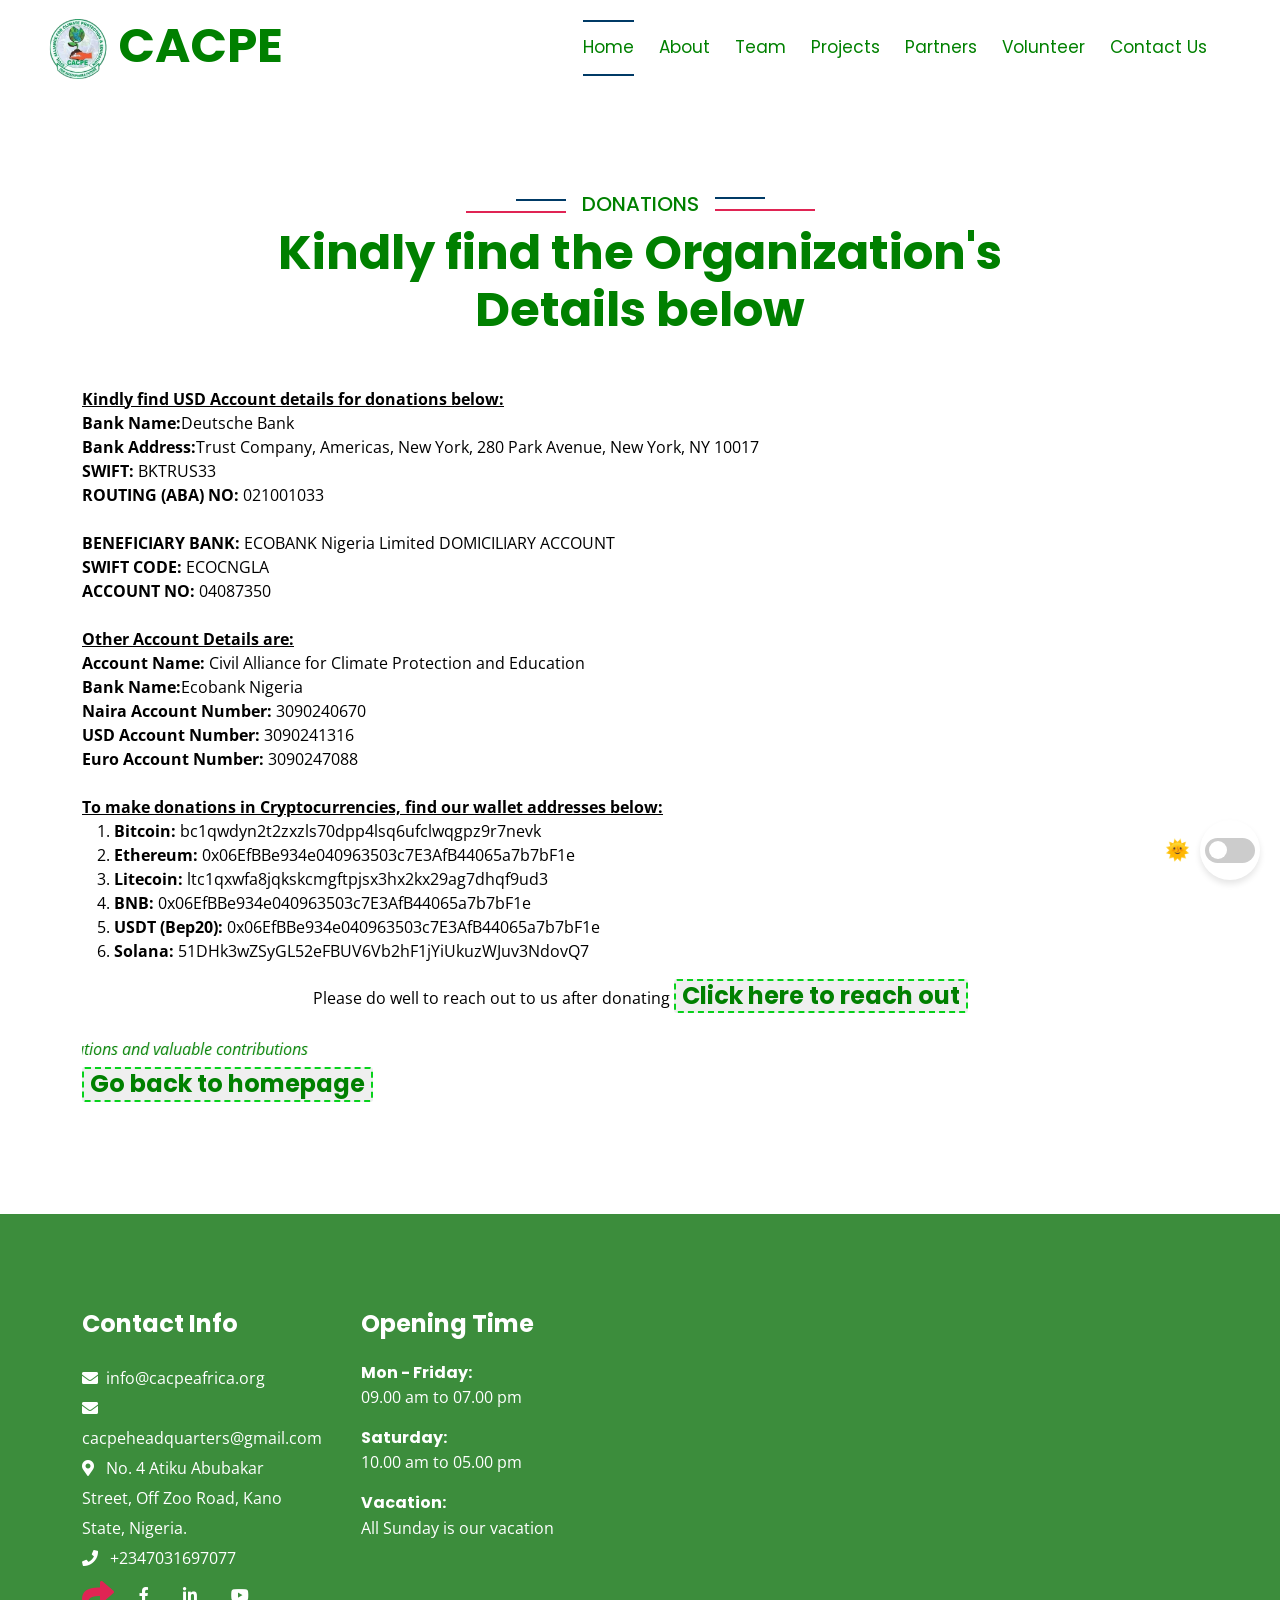
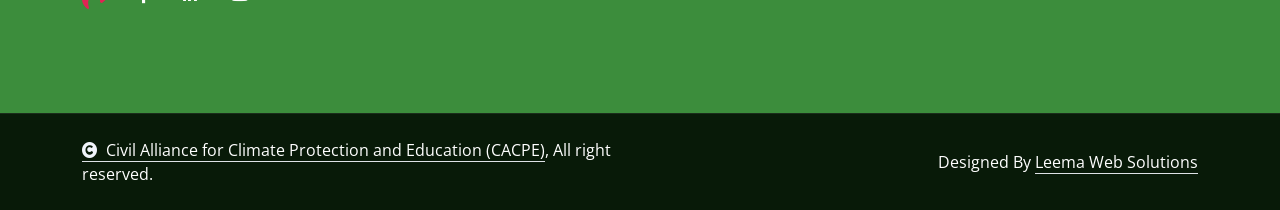
==== donation.html @ 19e3efe7 "Add files via upload" ====
<!DOCTYPE html>
<html lang="en">

    <head>
        <meta charset="utf-8">
        <title>CACPE - Civil Alliance for Climate Protection and Education</title>
        <meta content="width=device-width, initial-scale=1.0" name="viewport">
        <meta content="" name="keywords">
        <meta name="description" content="Join CACPE in advocating for climate protection! Our initiatives promote eco-friendly practices and raise awareness to combat climate change through education and global cooperation.">

        <!-- Google Web Fonts -->
        <link rel="preconnect" href="https://fonts.googleapis.com">
        <link rel="preconnect" href="https://fonts.gstatic.com" crossorigin>
        <link href="https://fonts.googleapis.com/css2?family=Open+Sans:wght@400;500;600;700&family=Poppins:wght@200;300;400;500;600&display=swap" rel="stylesheet"> 

        <!-- Icon Font Stylesheet -->
        <link rel="stylesheet" href="https://use.fontawesome.com/releases/v5.15.4/css/all.css"/>
        <link href="https://cdn.jsdelivr.net/npm/bootstrap-icons@1.4.1/font/bootstrap-icons.css" rel="stylesheet">

        <!-- Libraries Stylesheet -->
        <link href="animate.min.css" rel="stylesheet">
        <link href="owl.carousel.min.css" rel="stylesheet">


        <!-- Customized Bootstrap Stylesheet -->
        <link href="bootstrap.min.css" rel="stylesheet">

        <!-- Template Stylesheet -->
        <link href="style.css" rel="stylesheet">
        <style>
            .teamImg {  
                height: 200px;
            }
            .about_cacpe {
                text-align: justify;
            }
            .contact-card {
                background-color: #edf2f7;
                border-radius: 12px;
                box-shadow: 0 4px 6px rgba(0, 0, 0, 0.1);
                padding: 20px;
                width: 250px;
                text-align: center;
            }
            .contact-card h2 {
                font-size: 1.5rem;
                color: #1a202c;
                margin-bottom: 10px;
            }
            .contact-card p {
                margin: 5px 0;
                font-size: 0.8rem;
                color: #4a5568;
            }
            .contact-card p.phone {
                color: #e53e3e;
                font-weight: bold;
            }
            .contact-card a {
                color: #3182ce;
                text-decoration: none;
            }
            .contact-card a:hover {
                text-decoration: underline;
            }
            .project_one {
                width: 300px;
                height:300px;
            }
            /* Dark Theme */
            body.dark-mode {
                background-color: #000000;
                color: white;
            }

            /* Light Theme */
            body:not(.dark-mode) {
                background-color: #fff;
                color: black;
            }

            /* Floating Button Container */
            .theme-toggle-btn {
                position: fixed;
                bottom: 20px;
                right: 20px;
                z-index: 1000;
                display: flex;
                justify-content: center;
                align-items: center;
                background-color: #fff;
                border-radius: 50%;
                box-shadow: 0 4px 6px rgba(0, 0, 0, 0.1);
                width: 60px;
                height: 60px;
                cursor: pointer;
                transition: background-color 0.3s ease, transform 0.3s ease;
            }

            /* Button Hover Effect */
            .theme-toggle-btn:hover {
                background-color: #f0f0f0;
                transform: scale(1.1);
            }

            /* Switch Wrapper */
            .toggle-switch {
                position: relative;
                display: inline-block;
                width: 50px;
                height: 25px;
            }

            /* Hide Default Checkbox */
            .toggle-switch input {
                display: none;
            }

            /* Slider Background */
            .slider {
                position: absolute;
                top: 0;
                left: 0;
                right: 0;
                bottom: 0;
                background-color: #ccc;
                transition: 0.4s;
                border-radius: 25px;
            }

            /* When Checked */
            .toggle-switch input:checked + .slider {
                background-color: #007bff;
            }

            /* Slider Circle */
            .slider:before {
                content: '';
                position: absolute;
                height: 18px;
                width: 18px;
                left: 4px;
                bottom: 4px;
                background-color: white;
                transition: 0.4s;
                border-radius: 50%;
            }

            /* Move Circle When Checked */
            .toggle-switch input:checked + .slider:before {
                transform: translateX(25px);
            }

            /* Icon Styling */
            .theme-icon {
                font-size: 20px;
                position: absolute;
                top: 50%;
                right: 70px; /* Adjust to align next to the button */
                transform: translateY(-50%);
                transition: color 0.3s ease;
            }

            /* Light Mode Icon (Default) */
            body:not(.dark-mode) .theme-icon {
                color: #f39c12; /* Yellow for light mode */
            }

            /* Dark Mode Icon */
            body.dark-mode .theme-icon {
                color: #08d21c; /* Green for dark mode */
            }

            .last {
                color: green;
            }

            .volunteer {
                border-radius: 3px;
                color: #021001;
                border-color: #08d21c;
                border-style: dashed;
            }

            .partner-slider-container {
                display: flex;
                align-items: center;
                justify-content: center;
                position: relative;
                max-width: 600px;
                margin: auto;
            }
            .partner-slider {
                display: flex;
                overflow: hidden;
                width: 100%;
                position: relative;
            }
            .partner-item {
                min-width: 100%;
                display: none;
                text-align: center;
                transition: transform 0.5s ease-in-out;
            }
            .partner-item.active {
                display: block;
            }
            .slider-btn {
                background-color: #08d21c;
                color: white;
                width: 30px;
                height: 30px;
                border: none;
                padding: 10px 20px;
                cursor: pointer;
                font-size: 18px;
            }
            .slider-btn:hover {
                background-color: #06b318;
            }

            .executive-team-container {
                display: flex;
                justify-content: center;
                gap: 20px;
            }
            .executive-member {
                text-align: center;
                cursor: pointer;
            }
            .executive-member img {
                width: 210px;
                height: 210px;
                border-radius: 5px;
                transition: transform 0.3s;
            }
            .executive-member img:hover {
                transform: scale(1.1);
            }
            .executive-details {
                display: none;
                text-align: center;
                margin-top: 10px;
                background: #f9f9f9;
                padding: 10px;
                border-radius: 5px;
            }

            .vision-mission-container {
                display: flex;
                justify-content: center;
                gap: 30px;
            }
            .vision-mission-item {
                background-color: green;
                color: white;
                padding: 20px;
                border-radius: 10px;
                text-align: center;
                transition: transform 0.3s, background-color 0.3s;
                width: 250px;
                cursor: pointer;
            }
            .vision-mission-item:hover {
                background-color: #045d04;
                transform: scale(1.05);
            }

        </style>
    </head>

    <body>

        <!-- Spinner Start -->
        <div id="spinner" class="show bg-white position-fixed translate-middle w-100 vh-100 top-50 start-50 d-flex align-items-center justify-content-center">
            <div class="spinner-border text-secondary" style="width: 3rem; height: 3rem;" role="status">
                <span class="sr-only">Loading...</span>
            </div>
        </div>
        <!-- Spinner End -->

        <!-- Navbar & Hero Start -->
        <div class="container-fluid nav-bar p-0">
            <nav class="navbar navbar-expand-lg navbar-light bg-white px-4 px-lg-5 py-3 py-lg-0">
                <a href="" class="navbar-brand p-0">
                    <h1 class="display-5 text-secondary m-0"><img src="cacpe-removebg-preview.png" class="img-fluid teamImg" alt=""> <font color="green">CACPE</font></h1>
                    <!-- <img src="img/logo.png" alt="Logo"> -->
                </a>
                <button class="navbar-toggler" type="button" data-bs-toggle="collapse" data-bs-target="#navbarCollapse">
                    <span class="fa fa-bars"></span>
                </button>
                <div class="collapse navbar-collapse" id="navbarCollapse">
                    <style class="green"></style>
                        <div class="navbar-nav ms-auto py-0">
                            <a href="index.html" class="nav-item nav-link active"><font color="green">Home</font></a>
                            <a href="#about" class="nav-item nav-link"><font color="green">About</font></a>
                            <a href="#team" class="nav-item nav-link"><font color="green">Team</font></a>
                            <a href="#projects" class="nav-item nav-link"><font color="green">Projects</font></a>
                            <a href="#partners" class="nav-item nav-link"><font color="green">Partners</font></a>
                            <a href="https://docs.google.com/forms/d/e/1FAIpQLSenNHJCt9EyWTzgnU_Mzqfug9jK3BcVXkn5cvQBJuNWF5U53A/viewform?usp=header" class="nav-item nav-link"><font color="green">Volunteer</font></a>
                            <a href="#contacts" class="nav-item nav-link"><font color="green">Contact Us</font></a>
                        </div>
                    </style>                                             
                </div>
                
            </nav>
        </div>
        <!-- Navbar & Hero End -->

                
        <!-- Contact Start -->
        <div class="container-fluid contact overflow-hidden pb-5" id="contacts">
            <div class="container py-5">
                <div class="office pt-5">
                    <div class="section-title text-center mb-5 wow fadeInUp" data-wow-delay="0.1s">
                        <div class="sub-style">
                            <h5 class="sub-title text-primary px-3"><font color="green">Donations</font></h5>
                        </div>
                        <h1 class="display-5 mb-4"><font color="green">Kindly find the Organization's Details below</font></h1>
                            
                    </div>
                    
                    
                    
                        <u><b>Kindly find USD Account details for donations below:</b></u><br>
                        <b>Bank Name:</b>Deutsche Bank <br>
                        <b>Bank Address:</b>Trust Company, Americas, New York, 280 Park Avenue, New York, NY 10017 <br>
                        <b>SWIFT:</b> BKTRUS33 <br>
                        <b>ROUTING (ABA) NO:</b> 021001033 <br><br>
                        <b>BENEFICIARY BANK:</b> ECOBANK Nigeria Limited DOMICILIARY ACCOUNT <br>
                        <b>SWIFT CODE:</b> ECOCNGLA <br>
                        <b>ACCOUNT NO:</b> 04087350 <br><br>
                        <u><b>Other Account Details are:</b></u><br>
                        <b>Account Name:</b> Civil Alliance for Climate Protection and Education <br>
                        <b>Bank Name:</b>Ecobank Nigeria <br>
                        <b>Naira Account Number:</b> 3090240670 <br>
                        <b>USD Account Number:</b> 3090241316 <br>
                        <b>Euro Account Number:</b> 3090247088 <br><br>
                        <u><b>To make donations in Cryptocurrencies, find our wallet addresses below:</b></u><br>
                        <ol type="1">
                            <li><b>Bitcoin:</b> bc1qwdyn2t2zxzls70dpp4lsq6ufclwqgpz9r7nevk</li>
                            <li><b>Ethereum:</b> 0x06EfBBe934e040963503c7E3AfB44065a7b7bF1e</li>
                            <li><b>Litecoin:</b> ltc1qxwfa8jqkskcmgftpjsx3hx2kx29ag7dhqf9ud3</li>
                            <li><b>BNB: </b>0x06EfBBe934e040963503c7E3AfB44065a7b7bF1e</li>
                            <li><b>USDT (Bep20): </b>0x06EfBBe934e040963503c7E3AfB44065a7b7bF1e</li>
                            <li><b>Solana:</b> 51DHk3wZSyGL52eFBUV6Vb2hF1jYiUkuzWJuv3NdovQ7</li>
                        </ol>
                        
                        
                        
                        
                        
                        <center>Please do well to reach out to us after donating 
                        <button class="volunteer"><a href="mailto:cacpeheadquarters@gmail.com" class="h4 text-white mb-0"><font color="green"><b>Click here to reach out</b></font></a></button></center><br>
                        <marquee behavior="below" direction="right"><i style="color: green;">......Thanks for your generous contributions and valuable contributions</i></marquee><br>
                        <p><button class="volunteer"><a href="index.html" class="h4 text-white mb-0"><font color="green"><b>Go back to homepage</b></font></a></button></center></p>
                        



                   
                    
                </div>
            </div>
        </div>
    </body>


    

    
    
    
       
    

        <!-- Footer Start -->
        <div class="container-fluid footer py-5 wow fadeIn" data-wow-delay="0.2s">
            <div class="container py-5">
                <div class="row g-5" style="width: 100%;">
                    <div class="col-md-6 col-lg-6 col-xl-3">
                        <div class="footer-item d-flex flex-column">
                            <h4 class="text-secondary mb-4"><font color="white"><b>Contact Info</b></font></h4>
                            <a href=""><i class="fas fa-envelope me-2"></i>info@cacpeafrica.org</a>                            
                            <a href=""><i class="fas fa-envelope me-2"></i> cacpeheadquarters@gmail.com</a>
                            <a href=""><i class="fa fa-map-marker-alt me-2"></i> No. 4 Atiku Abubakar Street, Off Zoo Road, Kano State, Nigeria.</a>
                            <a href=""><i class="fas fa-phone me-2"></i> +2347031697077</a>
                            <div class="d-flex align-items-center">
                                <i class="fas fa-share fa-2x text-secondary me-2"></i>
                                <a class="btn mx-1" href="https://web.facebook.com/people/Civil-Alliance-for-Climate-Protection-and-Education-CACPE/100063861288696/"><i class="fab fa-facebook-f"></i></a>
                                <a class="btn mx-1" href="https://ng.linkedin.com/company/civil-alliance-for-climate-protection-and-education-cacpe"><i class="fab fa-linkedin-in"></i></a>
                                <a class="btn mx-1" href="https://www.youtube.com/@CACPE_HQ"><i class="fab fa-youtube"></i></a>

                            </div>
                        </div>
                    </div>
                    <div class="col-md-6 col-lg-6 col-xl-3">
                        <div class="footer-item d-flex flex-column">
                            <h4 class="text-secondary mb-4"><font color="white"><b>Opening Time</b></font></h4>
                            <div class="mb-3">
                                <h6 class="text-muted mb-0"><font color="white"><b>Mon - Friday:</b></font></h6>
                                <p class="text-white mb-0">09.00 am to 07.00 pm</p>
                            </div>
                            <div class="mb-3">
                                <h6 class="text-muted mb-0"><font color="white"><b>Saturday:</b></font></h6>
                                <p class="text-white mb-0">10.00 am to 05.00 pm</p>
                            </div>
                            <div class="mb-3">
                                <h6 class="text-muted mb-0"><font color="white"><b>Vacation:</b></font></h6>
                                <p class="text-white mb-0">All Sunday is our vacation</p>
                            </div>
                        </div>
                    </div>
                    <!-- <div class="col-md-6 col-lg-6 col-xl-3">
                        <div class="footer-item d-flex flex-column">
                            <h4 class="text-secondary mb-4"><font color="white"><b>Our Core Principles</b></font></h4>
                            <a href="#" class=""><i class="fas fa-angle-right me-2"></i> Accountability</a>
                            <a href="#" class=""><i class="fas fa-angle-right me-2"></i> Respect</a>
                            <a href="#" class=""><i class="fas fa-angle-right me-2"></i> Communication</a>
                            <a href="#" class=""><i class="fas fa-angle-right me-2"></i> Collaboration</a>
                            <a href="#" class=""><i class="fas fa-angle-right me-2"></i> Decisiveness</a>
                            <a href="#" class=""><i class="fas fa-angle-right me-2"></i> Innovation</a>
                            <a href="#" class=""><i class="fas fa-angle-right me-2"></i> Teamwork</a>
                        </div>
                    </div> -->
                    
                    
                </div>
            </div>
        </div>
        <!-- Footer End -->

        
        <!-- Copyright Start -->
        <div class="last">
        <div class="container-fluid copyright py-4">
            <div class="container">
                <div class="row g-4 align-items-center">
                    <div class="col-md-6 text-center text-md-start mb-md-0">
                        <span class="text-white"><a href="https://cacpeafrica.org/" class="border-bottom text-white"><i class="fas fa-copyright text-light me-2"></i>Civil Alliance for Climate Protection and Education (CACPE)</a>, All right reserved.</span>
                    </div>
                    <div class="col-md-6 text-center text-md-end text-white">
                        
                        Designed By <a class="border-bottom text-white" href="mailto:godwynedward015@gmail.com">Leema Web Solutions</a>
                    </div>
                </div>
            </div>
        </div>
    </div>
        
        <!-- Copyright End -->


        <!-- 
        <a href="#" class="btn btn-primary btn-lg-square back-to-top"><i class="fa fa-arrow-up"></i></a>   
        Back to Top -->
        <div class="theme-toggle-btn">
            <label class="toggle-switch">
                <input type="checkbox" id="theme-switcher">
                <span class="slider"></span>
            </label>
            <span class="theme-icon">🌞</span>
        </div>
        
        
        <!-- JavaScript Libraries -->
        <script src="https://ajax.googleapis.com/ajax/libs/jquery/3.6.4/jquery.min.js"></script>
        <script src="https://cdn.jsdelivr.net/npm/bootstrap@5.0.0/dist/js/bootstrap.bundle.min.js"></script>
        <script src="wow.min.js"></script>
        <script src="easing.min.js"></script>
        <script src="waypoints.min.js"></script>
        <script src="counterup.min.js"></script>
        <script src="owl.carousel.min.js"></script>
    

        <!-- Template Javascript -->
        <script src="main.js"></script>
        <script>// Select elements
            const themeSwitcher = document.getElementById('theme-switcher');
            const body = document.body;
            const themeIcon = document.querySelector('.theme-icon');

            // Function to update the icon
            const updateIcon = () => {
                themeIcon.textContent = body.classList.contains('dark-mode') ? '🌙' : '🌞';
            };

            // Check for saved theme preference and apply
            if (localStorage.getItem('theme') === 'dark') {
                body.classList.add('dark-mode');
                themeSwitcher.checked = true;
                updateIcon();
            }

            // Toggle theme and update icon
            themeSwitcher.addEventListener('change', () => {
                body.classList.toggle('dark-mode');
                updateIcon();
                // Save preference
                localStorage.setItem('theme', body.classList.contains('dark-mode') ? 'dark' : 'light');
            })
            
            
            
        </script>

    

</html>
---- style.css ----
/*** Spinner Start ***/
/*** Spinner ***/
#spinner {
    opacity: 0;
    visibility: hidden;
    transition: opacity .5s ease-out, visibility 0s linear .5s;
    z-index: 99999;
}

#spinner.show {
    transition: opacity .5s ease-out, visibility 0s linear 0s;
    visibility: visible;
    opacity: 1;
}
/*** Spinner End ***/

.back-to-top {
    position: fixed;
    right: 30px;
    bottom: 30px;
    display: flex;
    width: 45px;
    height: 45px;
    align-items: center;
    justify-content: center;
    transition: 0.5s;
    z-index: 99;
}

/*** Button Start ***/
.btn {
    font-weight: 600;
    transition: .5s;
}

.btn-square {
    width: 32px;
    height: 32px;
}

.btn-sm-square {
    width: 34px;
    height: 34px;
}

.btn-md-square {
    width: 44px;
    height: 44px;
}

.btn-lg-square {
    width: 56px;
    height: 56px;
}

.btn-square,
.btn-sm-square,
.btn-md-square,
.btn-lg-square {
    padding: 0;
    display: flex;
    align-items: center;
    justify-content: center;
    font-weight: normal;
    border-radius: 50%;
}

.btn.btn-primary {
    background: var(--bs-secondary) !important;
    color: var(--bs-white) !important;
    font-family: 'Poppins', sans-serif;
    font-weight: 400;
    transition: 0.5s;
}

.btn.btn.btn-primary:hover {
    background: var(--bs-primary) !important;
    color: var(--bs-secondary);
    border: 1px solid var(--bs-secondary);
}

.btn.btn-secondary {
    background: transparent;
    color: var(--bs-secondary);
    font-family: 'Poppins', sans-serif;
    font-weight: 400;
    border: none;
    transition: 0.5s;
}

.btn.btn-secondary:hover {
    color: var(--bs-primary) !important;
}


/*** Section Title Start ***/
.section-title {
    max-width: 900px;
    text-align: center;
    margin: 0 auto;
}

.section-title .sub-style {
    position: relative;
    display: inline-block;
    text-transform: uppercase;
    color: var(--bs-primary);
}

.section-title .sub-style::before {
    content: "";
    width: 100px;
    position: absolute;
    bottom: 50%;
    left: 0;
    transform: translateY(-50%);
    margin-bottom: -6px;
    margin-left: -100px;
    border: 1px solid var(--bs-secondary) !important;
}

.section-title .sub-style::after {
    content: "";
    width: 50px;
    position: absolute;
    top: 50%;
    left: 0;
    transform: translateY(-50%);
    margin-top: -8px;
    margin-left: -50px;
    border: 1px solid var(--bs-primary) !important;
}

.sub-title {
    position: relative;
    display: inline-block;
    text-transform: uppercase;
    color: var(--bs-primary);
}

.sub-title::before {
    content: "";
    width: 100px;
    position: absolute;
    bottom: 50%;
    right: 0;
    transform: translateY(-50%);
    margin-bottom: -8px;
    margin-right: -100px;
    border: 1px solid var(--bs-secondary) !important;
}

.sub-title::after {
    content: "";
    width: 50px;
    position: absolute;
    top: 50%;
    right: 0;
    transform: translateY(-50%);
    margin-top: -6px;
    margin-right: -50px;
    border: 1px solid var(--bs-primary) !important;
}


/*** Topbar Start ***/
.fixed-top .container {
    transition: 0.5s;
}

.topbar {
    padding: 2px 10px 2px 20px;
    background: var(--bs-primary) !important;
}

.topbar a,
.topbar a i {
    transition: 0.5s;
}

.topbar a:hover,
.topbar a i:hover {
    color: var(--bs-secondary) !important;
}


@media (max-width: 768px) {
    .topbar {
        display: none;    
    }
    /* Responsive Button Positioning */
    .theme-toggle-btn {
        width: 50px;
        height: 50px;
        bottom: 10px;
        right: 10px;
    }
    .theme-icon {
        font-size: 18px;
    }
    .theme-toggle-btn {
        z-index: 1000; /* Ensure it stays on top */
    }
    
}


/*** Topbar End ***/


/*** Navbar ***/
.navbar-light .navbar-nav .nav-link {
    font-family: 'Poppins', sans-serif;
    position: relative;
    margin-right: 25px;
    padding: 35px 0;
    color: var(--bs-primary) !important;
    font-size: 17px;
    font-weight: 400;
    outline: none;
    transition: .5s;
}

.sticky-top .navbar-light .navbar-nav .nav-link {
    padding: 20px 0;
    color: var(--bs-primary) !important;
}

.navbar-light .navbar-nav .nav-link:hover,
.navbar-light .navbar-nav .nav-link.active {
    color: var(--bs-secondary) !important;
}

.navbar-light .navbar-brand img {
    max-height: 60px;
    transition: .5s;
}

.sticky-top .navbar-light .navbar-brand img {
    max-height: 45px;
}

.navbar .dropdown-toggle::after {
    border: none;
    content: "\f107";
    font-family: "Font Awesome 5 Free";
    font-weight: 600;
    vertical-align: middle;
}

@media (min-width: 1200px) {
    .navbar .nav-item .dropdown-menu {
        display: block;
        visibility: hidden;
        top: 100%;
        transform: rotateX(-75deg);
        transform-origin: 0% 0%;
        border: 0;
        border-radius: 10px;
        transition: .5s;
        opacity: 0;
    }
}

.dropdown .dropdown-menu a:hover {
    background: var(--bs-primary);
    color: var(--bs-secondary);
}

.navbar .nav-item:hover .dropdown-menu {
    transform: rotateX(0deg);
    visibility: visible;
    background: var(--bs-light) !important;
    transition: .5s;
    opacity: 1;
}

@media (max-width: 991.98px) {
    .sticky-top {
        position: relative;
        background: var(--bs-white);
    }

    .navbar.navbar-expand-lg .navbar-toggler {
        padding: 10px 20px;
        border: 1px solid var(--bs-primary) !important;
        color: var(--bs-primary);
    }

    .navbar-light .navbar-collapse {
        margin-top: 15px;
        border-top: 1px solid #DDDDDD;
    }

    .navbar-light .navbar-nav .nav-link,
    .sticky-top .navbar-light .navbar-nav .nav-link {
        padding: 10px 0;
        margin-left: 0;
        color: var(--bs-dark) !important;
    }

    .navbar-light .navbar-brand img {
        max-height: 45px;
    }
}

@media (min-width: 991.98px) {
    .sticky-top .navbar-light {
        background: var(--bs-light) !important;
    }

    /*** Top and Bottom borders go out ***/
    .navbar-light .navbar-nav .nav-link:after,
    .navbar-light .navbar-nav .nav-link::before {
        position: absolute;
        content: "";
        top: 30px;
        bottom: 30px;
        left: 0px;
        width: 100%;
        height: 2px;
        background: var(--bs-primary);
        opacity: 0;
        transition: all 0.5s;
    }

    .navbar-light .navbar-nav .nav-link:before {
        bottom: auto;
    }

    .navbar-light .navbar-nav .nav-link:after {
        top: auto;
    }

    .navbar-light .navbar-nav .nav-link:hover:before,
    .navbar-light .navbar-nav .nav-link.active:before {
        top: 20px;
        opacity: 1;
    }

    .navbar-light .navbar-nav .nav-link:hover::after,
    .navbar-light .navbar-nav .nav-link.active::after {
        bottom: 20px;
        opacity: 1;
    }
}

#searchModal .modal-content {
    background: rgba(240, 245, 251, 0.5);
}
/*** Navbar End ***/


/*** Single Page Hero Header Start ***/
.bg-breadcrumb {
    background: linear-gradient(rgba(0, 58, 102, 0.9), rgba(0, 58, 102, 0.8)), url(../img/breadcrumb.png);
    background-position: center center;
    background-repeat: no-repeat;
    background-attachment: initial;
    background-size: cover;
    padding: 100px 0 60px 0;
}
/*** Single Page Hero Header End ***/


/*** Carousel Hero Header Start ***/
.carousel-header .carousel-control-prev .carousel-control-prev-icon,
.carousel-header .carousel-control-next .carousel-control-next-icon {
    width: 4rem;
    height: 4rem;
    margin-left: -60px;
    border-radius: 50%;
    background-size: 60% 60%;
    transition: 0.5s;
}

.carousel-header .carousel-control-next .carousel-control-next-icon {
    margin-left: 0;
    margin-right: -60px;
}

.carousel-header .carousel .carousel-indicators {
    padding-bottom: 0;
    transition: 0.5s;
}


.carousel-header .carousel .carousel-indicators li,
.carousel-header .carousel .carousel-indicators li,
.carousel-header .carousel .carousel-indicators li {
    width: 8px;
    height: 8px;
    border: 8px solid var(--bs-primary);
    border-radius: 50%;
    margin-right: 30px;
    transition: 0.5s;
}

.carousel-header .carousel .carousel-indicators li.active {
    width: 8px;
    height: 8px;
    border: 8px solid var(--bs-secondary);
}

.carousel-header .carousel-inner .carousel-item {
    position: relative;
    min-height: 100vh 
}

.carousel-header .carousel-inner .carousel-item img {
    position: absolute;
    width: 100%;
    height: 100%;
    object-fit: cover;
}

.carousel-header .carousel-inner .carousel-item .carousel-caption  {
    position: absolute;
    width: 100%;
    height: 100%;
    top: 0;
    left: 0;
    display: flex;
    align-items: center;
    justify-content: center;
    text-align: center;
    background: linear-gradient(rgba(20, 144, 59, 0.679), rgba(67, 126, 73, 0.6));
    background-size: cover;
}


@media (max-width: 768px) {
    .carousel-header {
        height: 700px !important;
    }

    .carousel-header .carousel-control-prev .carousel-control-prev-icon,
    .carousel-header .carousel-control-next .carousel-control-next-icon {
        margin-top: 500px;
    }

    .carousel-header .carousel-control-prev .carousel-control-prev-icon {
        margin-left: 0px;
    }

    .carousel-header .carousel-control-next .carousel-control-next-icon {
        margin-right: 0px;
    }

    .carousel-header .carousel .carousel-indicators {
        padding: 0;
    }
}
/*** Carousel Hero Header End ***/


/*** Counter Facts Start ***/
.counter-facts {
    background: linear-gradient(rgba(255, 255, 255, .9), rgba(255, 255, 255, 0.8)), url(../img/breadcrumb.png);
    background-size: cover;
    background-attachment: fixed;
    background-position: center center;
    background-repeat: no-repeat;
}

.counter-facts .counter {
    position: relative;
    text-align: center;
    width: 200px;
    min-height: 215px;
    padding: 10px 15px;
    margin: 0 auto;
    border-radius: 100px;
    box-shadow: 0 8px 5px rgba(0, 0, 0, 0.2);
    background: var(--bs-white);
}

.counter-facts .counter:before {
    content: "";
    position: absolute;
    height: 105px;
    width: 100%;
    left: 0;
    top: 0;
    border-radius: 10px 10px 0 0;
    background-color: var(--bs-primary);
    
}
.counter-facts .counter .counter-icon {
    position: relative;
    width: 120px;
    height: 100px;
    margin: 0 auto 10px;
    border-radius: 10px 10px 0 0;
    transform: translateY(-20px);
    font-size: 50px;
    line-height: 90px;
    color: var(--bs-secondary);
    background: rgba(1, 143, 252, 0.5);
    clip-path: polygon(0% 0%, 100% 0, 100% 70%, 50% 100%, 0 70%);
}
.counter-facts .counter .counter-icon:before {
    content: "";
    position: absolute;
    width: 120px;
    height: 90px;
    top: 0;
    left: 50%;
    transform: translateX(-50%);
    border-radius: 10px 10px 0 0;
    background: rgba(0, 58, 102, 0.5);
    z-index: -1;
    clip-path: polygon(0% 0%, 100% 0, 100% 70%, 50% 100%, 0 70%);
}
.counter-facts .counter:hover .counter-icon i {
    transform: rotate(360deg);
    transition: all 0.3s ease;
}
.counter-facts .counter h3 {
    color: var(--bs-primary);
    font-size: 17px;
    font-weight: 600;
    letter-spacing: 1px;
    text-transform: uppercase;
    margin: 0 0 5px 0;
}
.counter-facts .counter .counter-value {
    font-size: 30px;
    font-weight: 700;
    display: block;
    color: var(--bs-secondary);
}

@media screen and (max-width: 1200px) {
    .counter-facts .counter { margin-bottom: 40px; 
    }
}
/*** Counter Facts End ***/


/*** service Start ***/
.service .service-item {
    position: relative;
    overflow: hidden;
}

.service .service-item .service-inner .service-title {
    position: relative;
    margin-top: -30px;
    text-align: center;
    transition: 0.5s;
}

.service .service-item .service-inner .service-title .service-content {
    position: absolute;
    bottom: -100%; 
    left: 0;
    margin-left: 30px;
    margin-right: 30px;
    text-align: center;
    border-radius: 10px;
    background: rgb(27, 59, 27);
    opacity: 0;
    
}

.service .service-item:hover .service-inner .service-title .service-content {
    bottom: 0;
    opacity: 1;
}

.service .service-item .service-inner .service-title .service-content a h4 {
    border-bottom: 1px solid rgba(256, 256, 256, .1);
}

.service .service-item .service-inner .service-title .service-title-name {
    transition: 0.5s;
}

.service .service-item:hover .service-inner .service-title .service-title-name {
    opacity: 0;
}

.service .service-item .service-inner .service-img {
    position: relative;
    border-radius: 10px;
    overflow: hidden;
}

.service .service-item .service-inner .service-img::after {
    content: "";
    position: absolute;
    bottom: 0;
    left: 0;
    width: 100%;
    height: 0;
    border-radius: 10px;
    background: rgba(255, 255, 255, .5);
    transition: 0.5s;
    opacity: 0;
}

.service .service-item:hover .service-inner .service-img::after {
    height: 100%;
    opacity: 1;
}

.service .service-item .service-inner .service-img img {
    transition: 0.5s;
}

.service .service-item:hover .service-inner .service-img img {
    transform: scale(1.3);
}
/*** Service End ***/


/*** Features Start ***/
.features .feature-item {
    position: relative;
    box-shadow: 0 0 45px rgba(0, 0, 0, 0.1);
    border-radius: 10px;
}

.features .feature-item::after {
    content: "";
    position: absolute;
    width: 100%;
    height: 0;
    bottom: 0;
    left: 0;
    border-radius: 10px;
    background: rgba(0, 58, 102, 0.1);
    z-index: -1;
    transition: 0.5s;
}

.features .feature-item:hover::after {
    height: 100%;
}

.features .feature-item .feature-icon {
    width: 120px; 
    height: 120px;
    border-radius: 10px;
    display: inline-flex;
    align-items: center;
    justify-content: center;
    text-align: center;
    background: var(--bs-light);
    transition: 0.5s;
}

.features .feature-item:hover .feature-icon {
    border-radius: 50%;
    background: var(--bs-white) !important;
}

.features .feature-item .feature-icon i {
    transition: 0.5s;
}

.features .feature-item:hover .feature-icon i {
    color: var(--bs-secondary) !important;
    transform: rotate(360deg);
    transition: all 0.5s ease;
}
/*** Features End ***/


/*** Country Start ***/
.country .country-item {
    position: relative;
}

.country .country-item::after {
    position: absolute;
    content: "";
    width: 100%;
    height: 0;
    bottom: 0;
    left: 0;
    background: rgba(0, 58, 102, 0.7);
    border-radius: 10px;
    transition: 0.5s;
    z-index: 1;
}

.country .country-item:hover::after {
    height: 100%;
}

.country .country-item .country-flag {
    position: absolute;
    width: 90px; 
    height: 90px; 
    border-radius: 50%;
    top: -45px; 
    left: 50%; 
    transform: translateX(-50%);
    transition: 0.5s;
    z-index: 2;
}

.country .country-item .country-flag img {
    border: 5px solid var(--bs-white);
    transition: 0.5s;
}

.country .country-item:hover .country-flag img {
    border: 5px solid var(--bs-white);
    transform: rotate(360deg);
    transition: all 0.5s ease;
}

.country .country-item .country-name {
    position: absolute;
    top: 50%;
    left: 50%;
    transform: translate(-50%, -50%);
    transition: 0.5s;
    opacity: 0;
    z-index: 3;
}

.country .country-item:hover .country-name {
    opacity: 1;
}

.country .country-item img {
    transition: 0.5s;
}

.country .country-item:hover img {
    transform: scale(1.2);
}

.country .country-item .country-name a.fs-4 {
    transition: 0.5s;
}

.country .country-item .country-name a.fs-4:hover {
    color: var(--bs-secondary) !important;
}
/*** Country End ***/


/*** testimonial Start ***/
.testimonial .owl-carousel.testimonial-carousel {
    position: relative;
}

.testimonial .owl-carousel.testimonial-carousel .testimonial-item .testimonial-content {
    position: relative;
    border-radius: 10px;
    background: var(--bs-light);
}

.testimonial .owl-carousel.testimonial-carousel .testimonial-item .testimonial-content::after {
    position: absolute;
    content: "";
    width: 45px;
    height: 45px;
    bottom: -20px;
    left: 30px;
    transform: rotate(45deg);
    background: var(--bs-light);
    z-index: -1;
}

.testimonial .owl-carousel.testimonial-carousel .owl-nav {
    position: absolute;
    top: -60px;
    right: 0;
    display: flex;
    font-size: 40px;
    color: var(--bs-primary);
}

.testimonial .owl-carousel.testimonial-carousel .owl-nav .owl-prev {
    margin-right: 40px;
}

.testimonial .owl-carousel.testimonial-carousel .owl-nav .owl-prev,
.testimonial .owl-carousel.testimonial-carousel .owl-nav .owl-next {
    transition: 0.5s;
}

.testimonial .owl-carousel.testimonial-carousel .owl-nav .owl-prev:hover,
.testimonial .owl-carousel.testimonial-carousel .owl-nav .owl-next:hover {
    color: var(--bs-secondary);
}
/*** testimonial end ***/


/*** training Start ***/
.training .training-item .training-inner {
    position: relative;
}

.training .training-item .training-inner .training-title-name {
    position: absolute;
    width: 100%;
    height: 100%;
    bottom: 0;
    left: 0;
    padding: 20px;
    border-radius: 10px;
    background: rgba(0, 0, 0, 0.5);
    display: flex; 
    flex-direction: column;
    justify-content: end;
    text-align: center;
    transition: 0.5s;
}

.training .training-item {
    border-radius: 10px;
    position: relative;
    overflow: hidden;
}

.training .training-item:hover .training-inner .training-title-name {
    background: rgba(0, 58, 102, 0.5);
}

.training .training-item:hover .training-inner .training-title-name a {
    opacity: 0;
}

.training .training-item .training-inner img {
    transition: 0.5s;
}

.training .training-item:hover .training-inner img {
    transform: scale(1.3);
}

.training .training-item .training-content {
    position: absolute;
    width: 100%;
    bottom: -100%;
    left: 0;
    transition: 0.5s;
}

.training .training-item:hover .training-content {
    bottom: 0;
}  
/*** training End ***/


/*** Contact Start ***/
.contact .office .office-item {
    text-align: center;
    border-radius: 10px;
    box-shadow: 0 0 45px rgba(0, 0, 0, 0.2);
    background: var(--bs-light);
    transition: 0.5s;
}

.contact .office .office-item:hover {
    box-shadow: 20px 20px 20px rgba(0, 58, 102, 0.3);
}

.contact .office .office-item .office-img {
    position: relative;
    overflow: hidden;
    border-radius: 10px;
}

.contact .office .office-item .office-img img {
    transition: 0.5s;
}

.contact .office .office-item:hover .office-img img {
    transform: scale(1.3);
}

.contact .office .office-item .office-content a.text-secondary,
.contact .office .office-item .office-content a.text-muted {
    transition: 0.5s;
}

.contact .office .office-item .office-content a.text-muted:hover {
    color: var(--bs-secondary) !important;
}

.contact .office .office-item .office-content a.text-secondary:hover {
    color: var(--bs-primary) !important;
}
/*** Contact End ***/


/*** Footer Start ***/
.footer {
    background: rgb(60, 141, 60);
}
.footer .footer-item a {
    line-height: 30px;
    color: var(--bs-white);
    transition: 0.5s;
}

.footer .footer-item p {
    line-height: 30px;
}

.footer .footer-item a:hover {
    letter-spacing: 2px;
    color: var(--bs-secondary);
}


/*** Footer End ***/


/*** copyright Start ***/
.copyright {
    border-top: 1px solid rgba(255, 255, 255, 0.08);
    background: rgb(8, 26, 8) !important;
}
/*** copyright end ***/
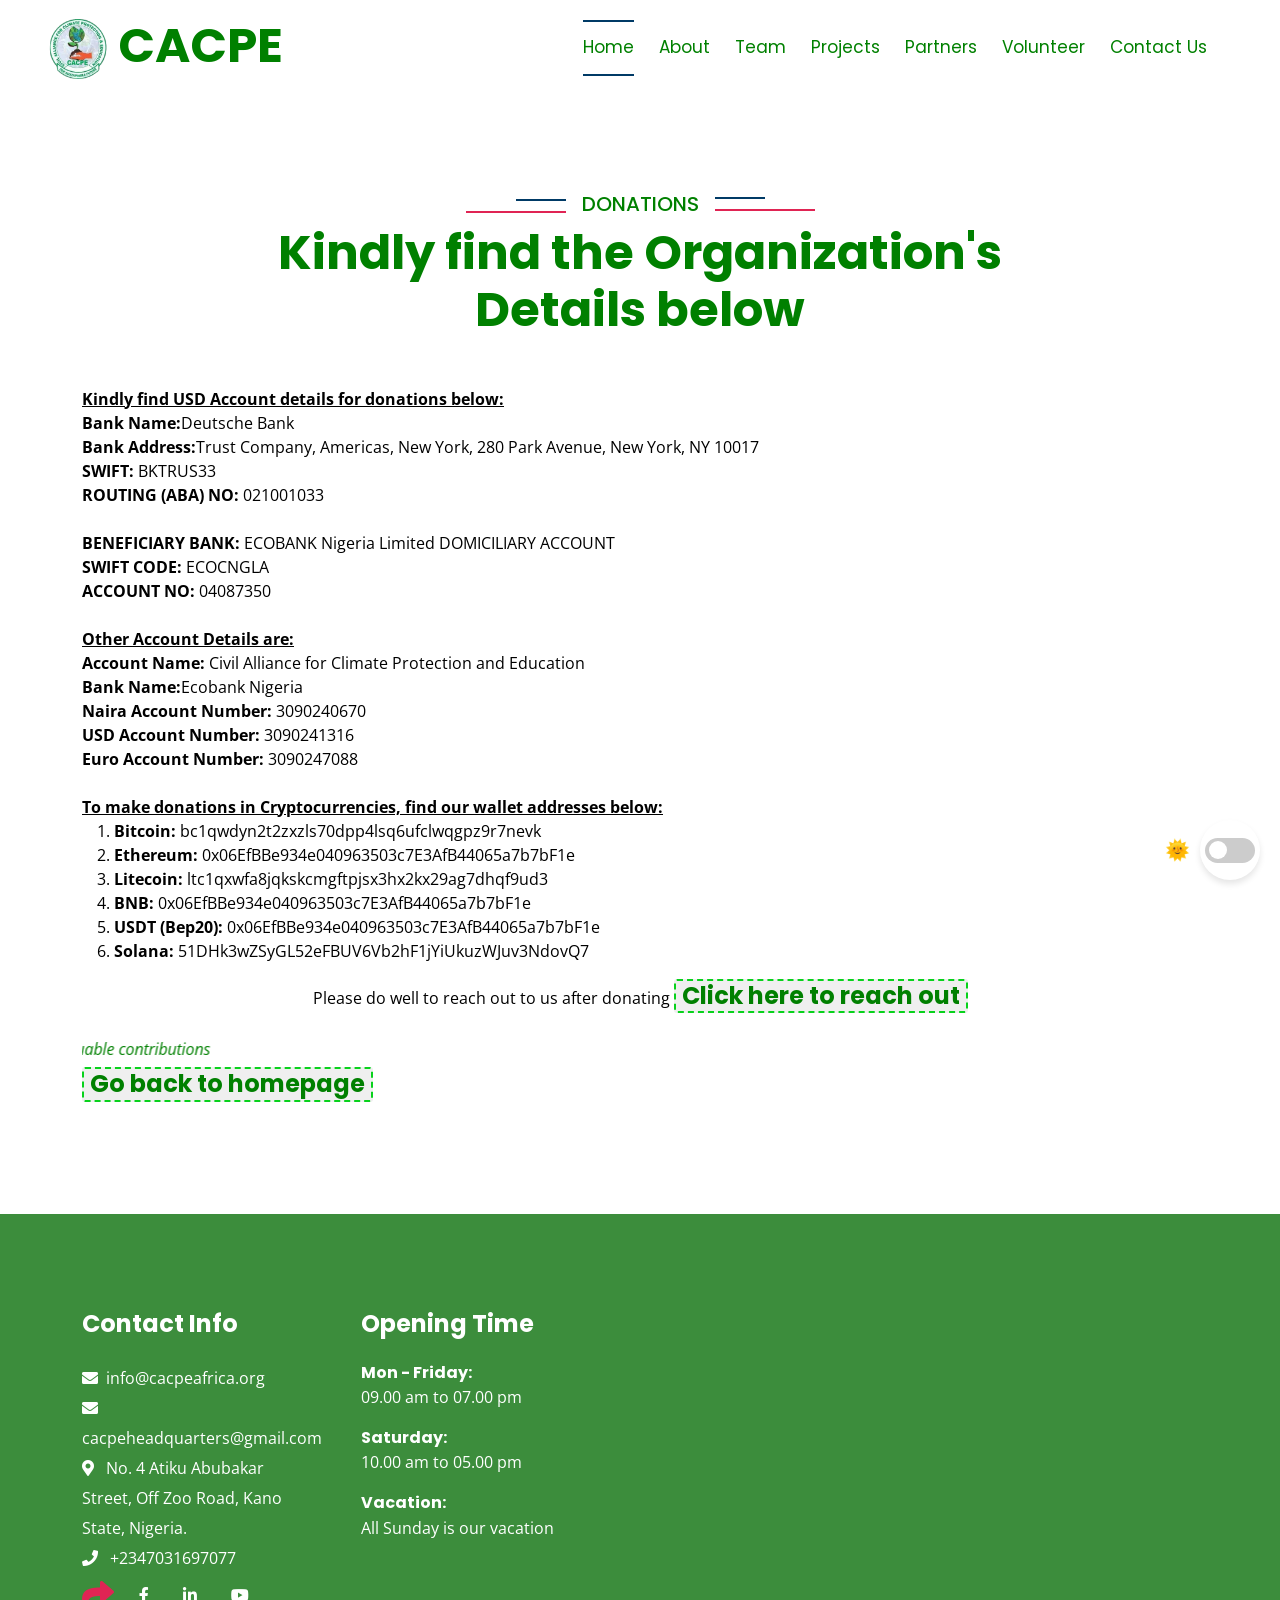
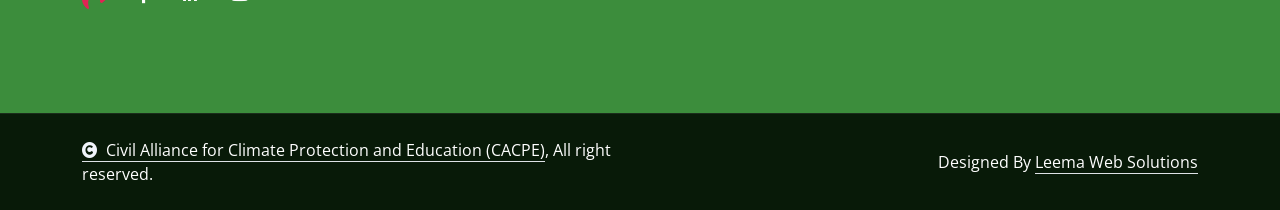
==== commit eece5636: "Update donation.html" ====
--- a/donation.html
+++ b/donation.html
@@ -293,12 +293,12 @@
                     <style class="green"></style>
                         <div class="navbar-nav ms-auto py-0">
                             <a href="index.html" class="nav-item nav-link active"><font color="green">Home</font></a>
-                            <a href="#about" class="nav-item nav-link"><font color="green">About</font></a>
-                            <a href="#team" class="nav-item nav-link"><font color="green">Team</font></a>
-                            <a href="#projects" class="nav-item nav-link"><font color="green">Projects</font></a>
-                            <a href="#partners" class="nav-item nav-link"><font color="green">Partners</font></a>
+                            <a href="index.html" class="nav-item nav-link"><font color="green">About</font></a>
+                            <a href="index.html" class="nav-item nav-link"><font color="green">Team</font></a>
+                            <a href="index.html" class="nav-item nav-link"><font color="green">Projects</font></a>
+                            <a href="index.html" class="nav-item nav-link"><font color="green">Partners</font></a>
                             <a href="https://docs.google.com/forms/d/e/1FAIpQLSenNHJCt9EyWTzgnU_Mzqfug9jK3BcVXkn5cvQBJuNWF5U53A/viewform?usp=header" class="nav-item nav-link"><font color="green">Volunteer</font></a>
-                            <a href="#contacts" class="nav-item nav-link"><font color="green">Contact Us</font></a>
+                            <a href="index.html" class="nav-item nav-link"><font color="green">Contact Us</font></a>
                         </div>
                     </style>                                             
                 </div>
@@ -506,4 +506,4 @@
 
     
 
-</html>+</html>
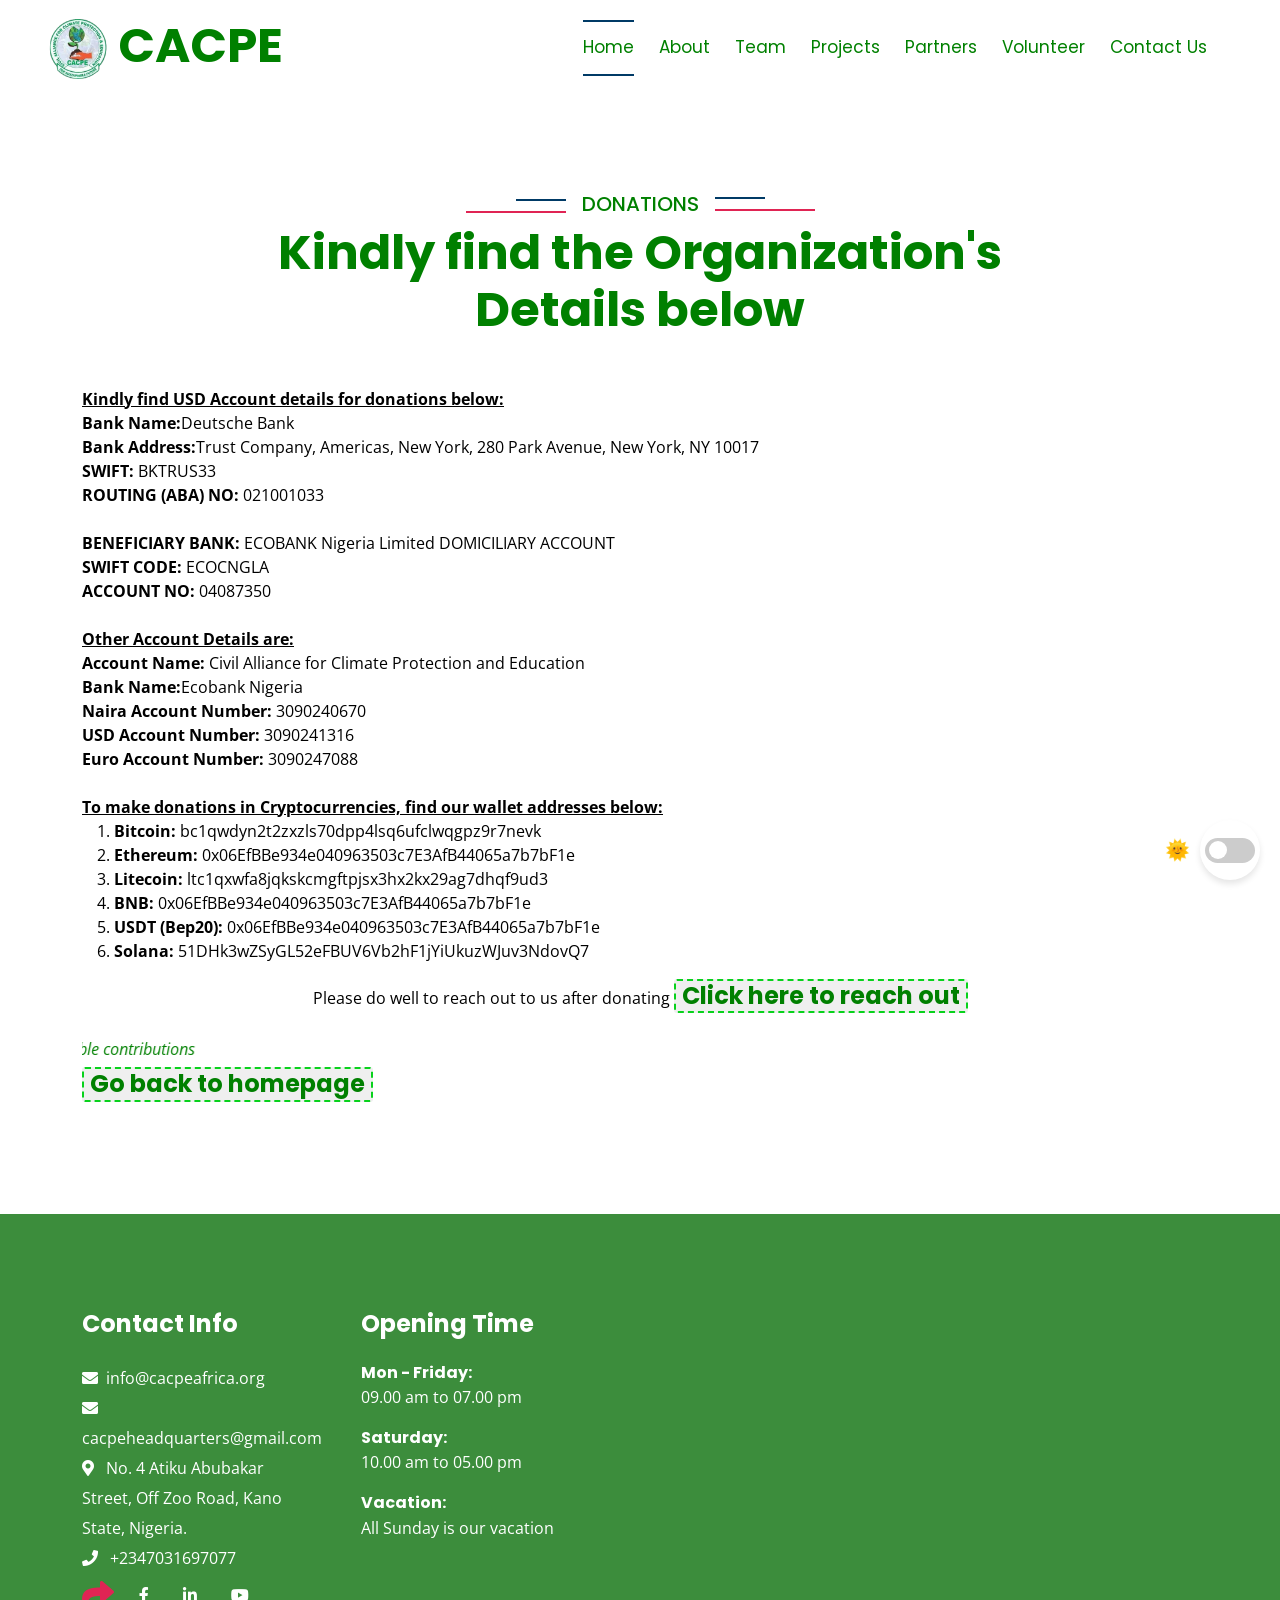
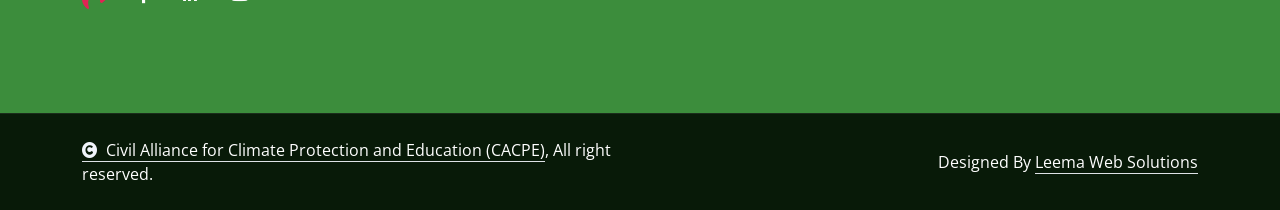
==== commit 9edfe79b: "Update donation.html" ====
--- a/donation.html
+++ b/donation.html
@@ -292,13 +292,13 @@
                 <div class="collapse navbar-collapse" id="navbarCollapse">
                     <style class="green"></style>
                         <div class="navbar-nav ms-auto py-0">
-                            <a href="index.html" class="nav-item nav-link active"><font color="green">Home</font></a>
-                            <a href="index.html" class="nav-item nav-link"><font color="green">About</font></a>
-                            <a href="index.html" class="nav-item nav-link"><font color="green">Team</font></a>
-                            <a href="index.html" class="nav-item nav-link"><font color="green">Projects</font></a>
-                            <a href="index.html" class="nav-item nav-link"><font color="green">Partners</font></a>
+                            <a href="https://cacpeafrica.org/" class="nav-item nav-link active"><font color="green">Home</font></a>
+                            <a href="https://cacpeafrica.org/#about" class="nav-item nav-link"><font color="green">About</font></a>
+                            <a href="https://cacpeafrica.org/#team" class="nav-item nav-link"><font color="green">Team</font></a>
+                            <a href="https://cacpeafrica.org/#projects" class="nav-item nav-link"><font color="green">Projects</font></a>
+                            <a href="https://cacpeafrica.org/#partners" class="nav-item nav-link"><font color="green">Partners</font></a>
                             <a href="https://docs.google.com/forms/d/e/1FAIpQLSenNHJCt9EyWTzgnU_Mzqfug9jK3BcVXkn5cvQBJuNWF5U53A/viewform?usp=header" class="nav-item nav-link"><font color="green">Volunteer</font></a>
-                            <a href="index.html" class="nav-item nav-link"><font color="green">Contact Us</font></a>
+                            <a href="https://cacpeafrica.org/#contacts" class="nav-item nav-link"><font color="green">Contact Us</font></a>
                         </div>
                     </style>                                             
                 </div>
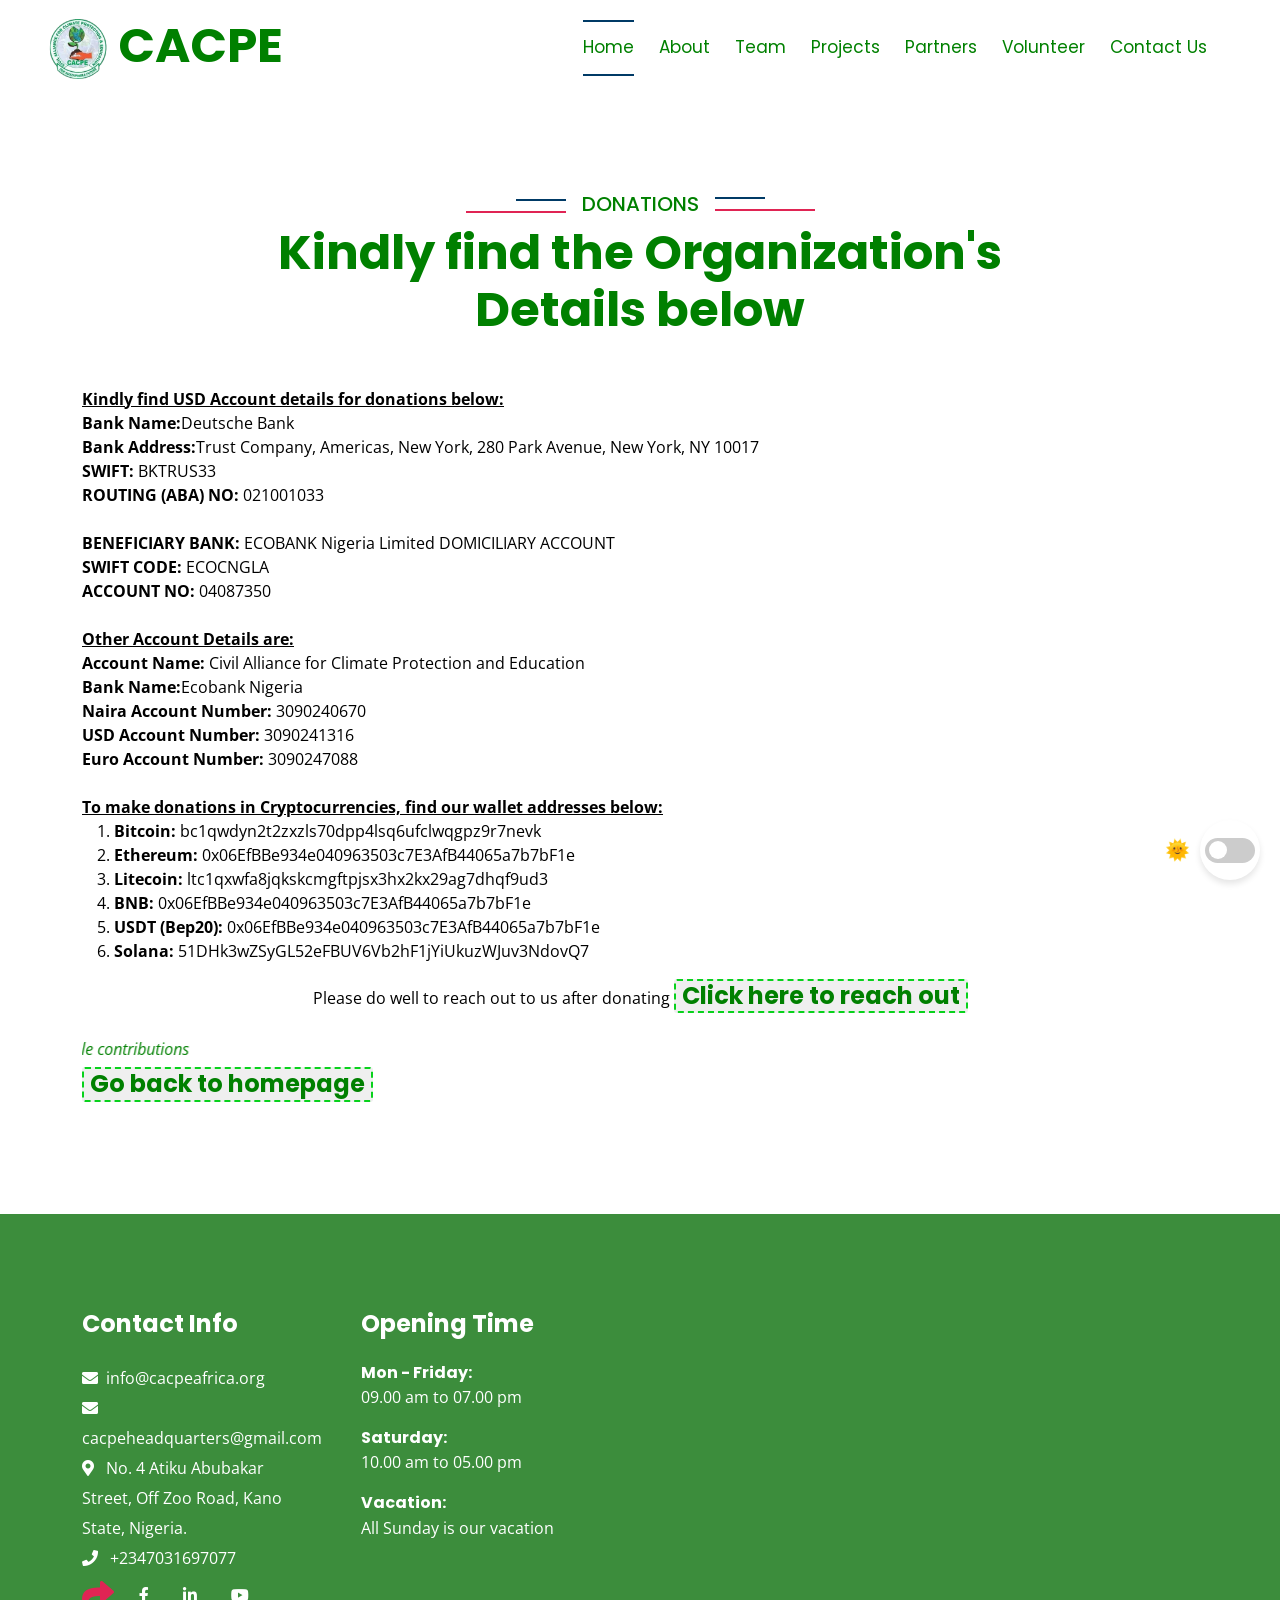
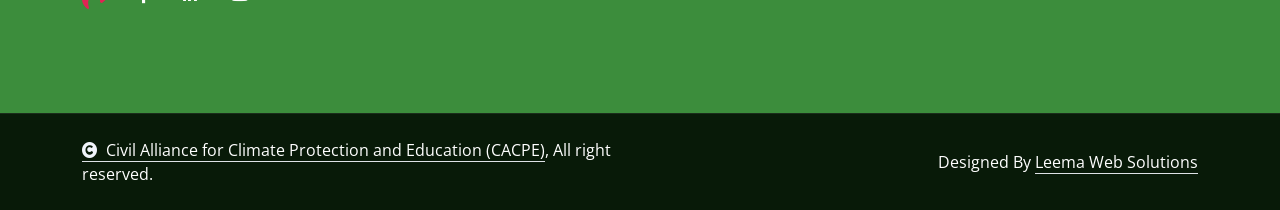
==== commit bf6e9d10: "Update donation.html" ====
--- a/donation.html
+++ b/donation.html
@@ -353,7 +353,7 @@
                         <center>Please do well to reach out to us after donating 
                         <button class="volunteer"><a href="mailto:cacpeheadquarters@gmail.com" class="h4 text-white mb-0"><font color="green"><b>Click here to reach out</b></font></a></button></center><br>
                         <marquee behavior="below" direction="right"><i style="color: green;">......Thanks for your generous contributions and valuable contributions</i></marquee><br>
-                        <p><button class="volunteer"><a href="index.html" class="h4 text-white mb-0"><font color="green"><b>Go back to homepage</b></font></a></button></center></p>
+                        <p><button class="volunteer"><a href="https://cacpeafrica.org/" class="h4 text-white mb-0"><font color="green"><b>Go back to homepage</b></font></a></button></center></p>
                         
 
 
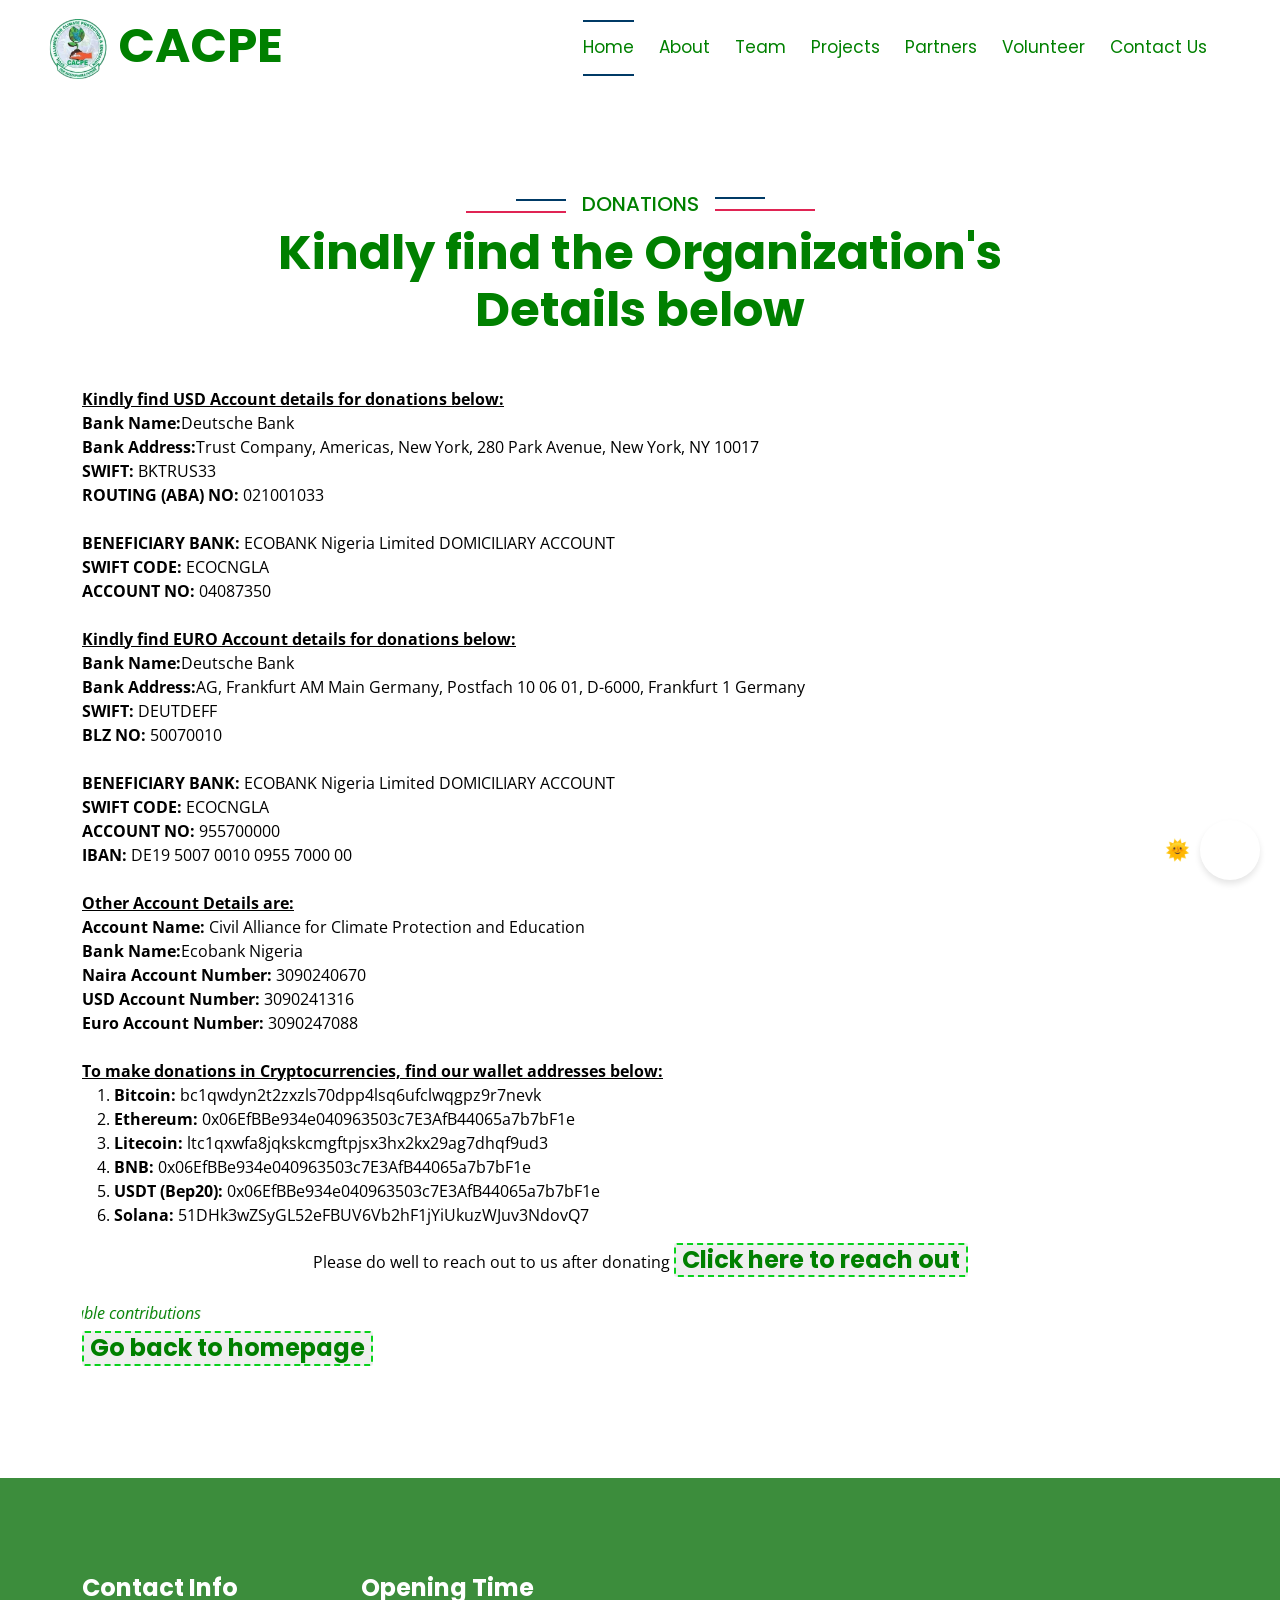
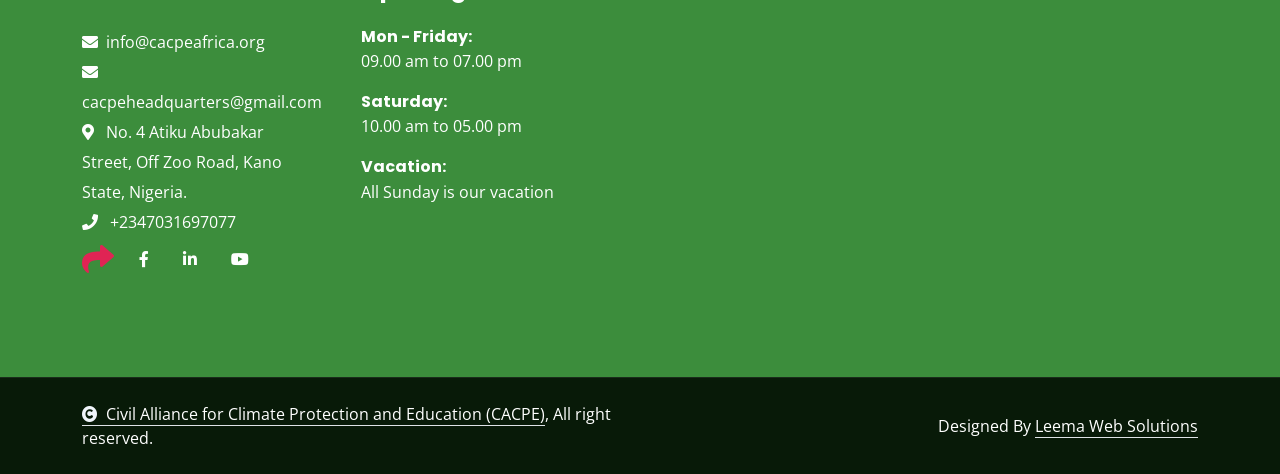
==== commit 83cc1bb8: "Update donation.html" ====
--- a/donation.html
+++ b/donation.html
@@ -28,45 +28,7 @@
         <!-- Template Stylesheet -->
         <link href="style.css" rel="stylesheet">
         <style>
-            .teamImg {  
-                height: 200px;
-            }
-            .about_cacpe {
-                text-align: justify;
-            }
-            .contact-card {
-                background-color: #edf2f7;
-                border-radius: 12px;
-                box-shadow: 0 4px 6px rgba(0, 0, 0, 0.1);
-                padding: 20px;
-                width: 250px;
-                text-align: center;
-            }
-            .contact-card h2 {
-                font-size: 1.5rem;
-                color: #1a202c;
-                margin-bottom: 10px;
-            }
-            .contact-card p {
-                margin: 5px 0;
-                font-size: 0.8rem;
-                color: #4a5568;
-            }
-            .contact-card p.phone {
-                color: #e53e3e;
-                font-weight: bold;
-            }
-            .contact-card a {
-                color: #3182ce;
-                text-decoration: none;
-            }
-            .contact-card a:hover {
-                text-decoration: underline;
-            }
-            .project_one {
-                width: 300px;
-                height:300px;
-            }
+            
             /* Dark Theme */
             body.dark-mode {
                 background-color: #000000;
@@ -116,41 +78,7 @@
                 display: none;
             }
 
-            /* Slider Background */
-            .slider {
-                position: absolute;
-                top: 0;
-                left: 0;
-                right: 0;
-                bottom: 0;
-                background-color: #ccc;
-                transition: 0.4s;
-                border-radius: 25px;
-            }
-
-            /* When Checked */
-            .toggle-switch input:checked + .slider {
-                background-color: #007bff;
-            }
-
-            /* Slider Circle */
-            .slider:before {
-                content: '';
-                position: absolute;
-                height: 18px;
-                width: 18px;
-                left: 4px;
-                bottom: 4px;
-                background-color: white;
-                transition: 0.4s;
-                border-radius: 50%;
-            }
-
-            /* Move Circle When Checked */
-            .toggle-switch input:checked + .slider:before {
-                transform: translateX(25px);
-            }
-
+            
             /* Icon Styling */
             .theme-icon {
                 font-size: 20px;
@@ -180,90 +108,6 @@
                 color: #021001;
                 border-color: #08d21c;
                 border-style: dashed;
-            }
-
-            .partner-slider-container {
-                display: flex;
-                align-items: center;
-                justify-content: center;
-                position: relative;
-                max-width: 600px;
-                margin: auto;
-            }
-            .partner-slider {
-                display: flex;
-                overflow: hidden;
-                width: 100%;
-                position: relative;
-            }
-            .partner-item {
-                min-width: 100%;
-                display: none;
-                text-align: center;
-                transition: transform 0.5s ease-in-out;
-            }
-            .partner-item.active {
-                display: block;
-            }
-            .slider-btn {
-                background-color: #08d21c;
-                color: white;
-                width: 30px;
-                height: 30px;
-                border: none;
-                padding: 10px 20px;
-                cursor: pointer;
-                font-size: 18px;
-            }
-            .slider-btn:hover {
-                background-color: #06b318;
-            }
-
-            .executive-team-container {
-                display: flex;
-                justify-content: center;
-                gap: 20px;
-            }
-            .executive-member {
-                text-align: center;
-                cursor: pointer;
-            }
-            .executive-member img {
-                width: 210px;
-                height: 210px;
-                border-radius: 5px;
-                transition: transform 0.3s;
-            }
-            .executive-member img:hover {
-                transform: scale(1.1);
-            }
-            .executive-details {
-                display: none;
-                text-align: center;
-                margin-top: 10px;
-                background: #f9f9f9;
-                padding: 10px;
-                border-radius: 5px;
-            }
-
-            .vision-mission-container {
-                display: flex;
-                justify-content: center;
-                gap: 30px;
-            }
-            .vision-mission-item {
-                background-color: green;
-                color: white;
-                padding: 20px;
-                border-radius: 10px;
-                text-align: center;
-                transition: transform 0.3s, background-color 0.3s;
-                width: 250px;
-                cursor: pointer;
-            }
-            .vision-mission-item:hover {
-                background-color: #045d04;
-                transform: scale(1.05);
             }
 
         </style>
@@ -330,6 +174,17 @@
                         <b>BENEFICIARY BANK:</b> ECOBANK Nigeria Limited DOMICILIARY ACCOUNT <br>
                         <b>SWIFT CODE:</b> ECOCNGLA <br>
                         <b>ACCOUNT NO:</b> 04087350 <br><br>
+
+                        <u><b>Kindly find EURO Account details for donations below:</b></u><br>
+                        <b>Bank Name:</b>Deutsche Bank <br>
+                        <b>Bank Address:</b>AG, Frankfurt AM Main Germany, Postfach 10 06 01, D-6000, Frankfurt 1 Germany<br>
+                        <b>SWIFT:</b> DEUTDEFF <br>
+                        <b>BLZ NO:</b> 50070010<br><br>
+                        <b>BENEFICIARY BANK:</b> ECOBANK Nigeria Limited DOMICILIARY ACCOUNT <br>
+                        <b>SWIFT CODE:</b> ECOCNGLA <br>
+                        <b>ACCOUNT NO:</b> 955700000 <br>
+                        <b>IBAN:</b> DE19 5007 0010 0955 7000 00 <br><br>
+
                         <u><b>Other Account Details are:</b></u><br>
                         <b>Account Name:</b> Civil Alliance for Climate Protection and Education <br>
                         <b>Bank Name:</b>Ecobank Nigeria <br>
@@ -411,18 +266,7 @@
                             </div>
                         </div>
                     </div>
-                    <!-- <div class="col-md-6 col-lg-6 col-xl-3">
-                        <div class="footer-item d-flex flex-column">
-                            <h4 class="text-secondary mb-4"><font color="white"><b>Our Core Principles</b></font></h4>
-                            <a href="#" class=""><i class="fas fa-angle-right me-2"></i> Accountability</a>
-                            <a href="#" class=""><i class="fas fa-angle-right me-2"></i> Respect</a>
-                            <a href="#" class=""><i class="fas fa-angle-right me-2"></i> Communication</a>
-                            <a href="#" class=""><i class="fas fa-angle-right me-2"></i> Collaboration</a>
-                            <a href="#" class=""><i class="fas fa-angle-right me-2"></i> Decisiveness</a>
-                            <a href="#" class=""><i class="fas fa-angle-right me-2"></i> Innovation</a>
-                            <a href="#" class=""><i class="fas fa-angle-right me-2"></i> Teamwork</a>
-                        </div>
-                    </div> -->
+                    
                     
                     
                 </div>
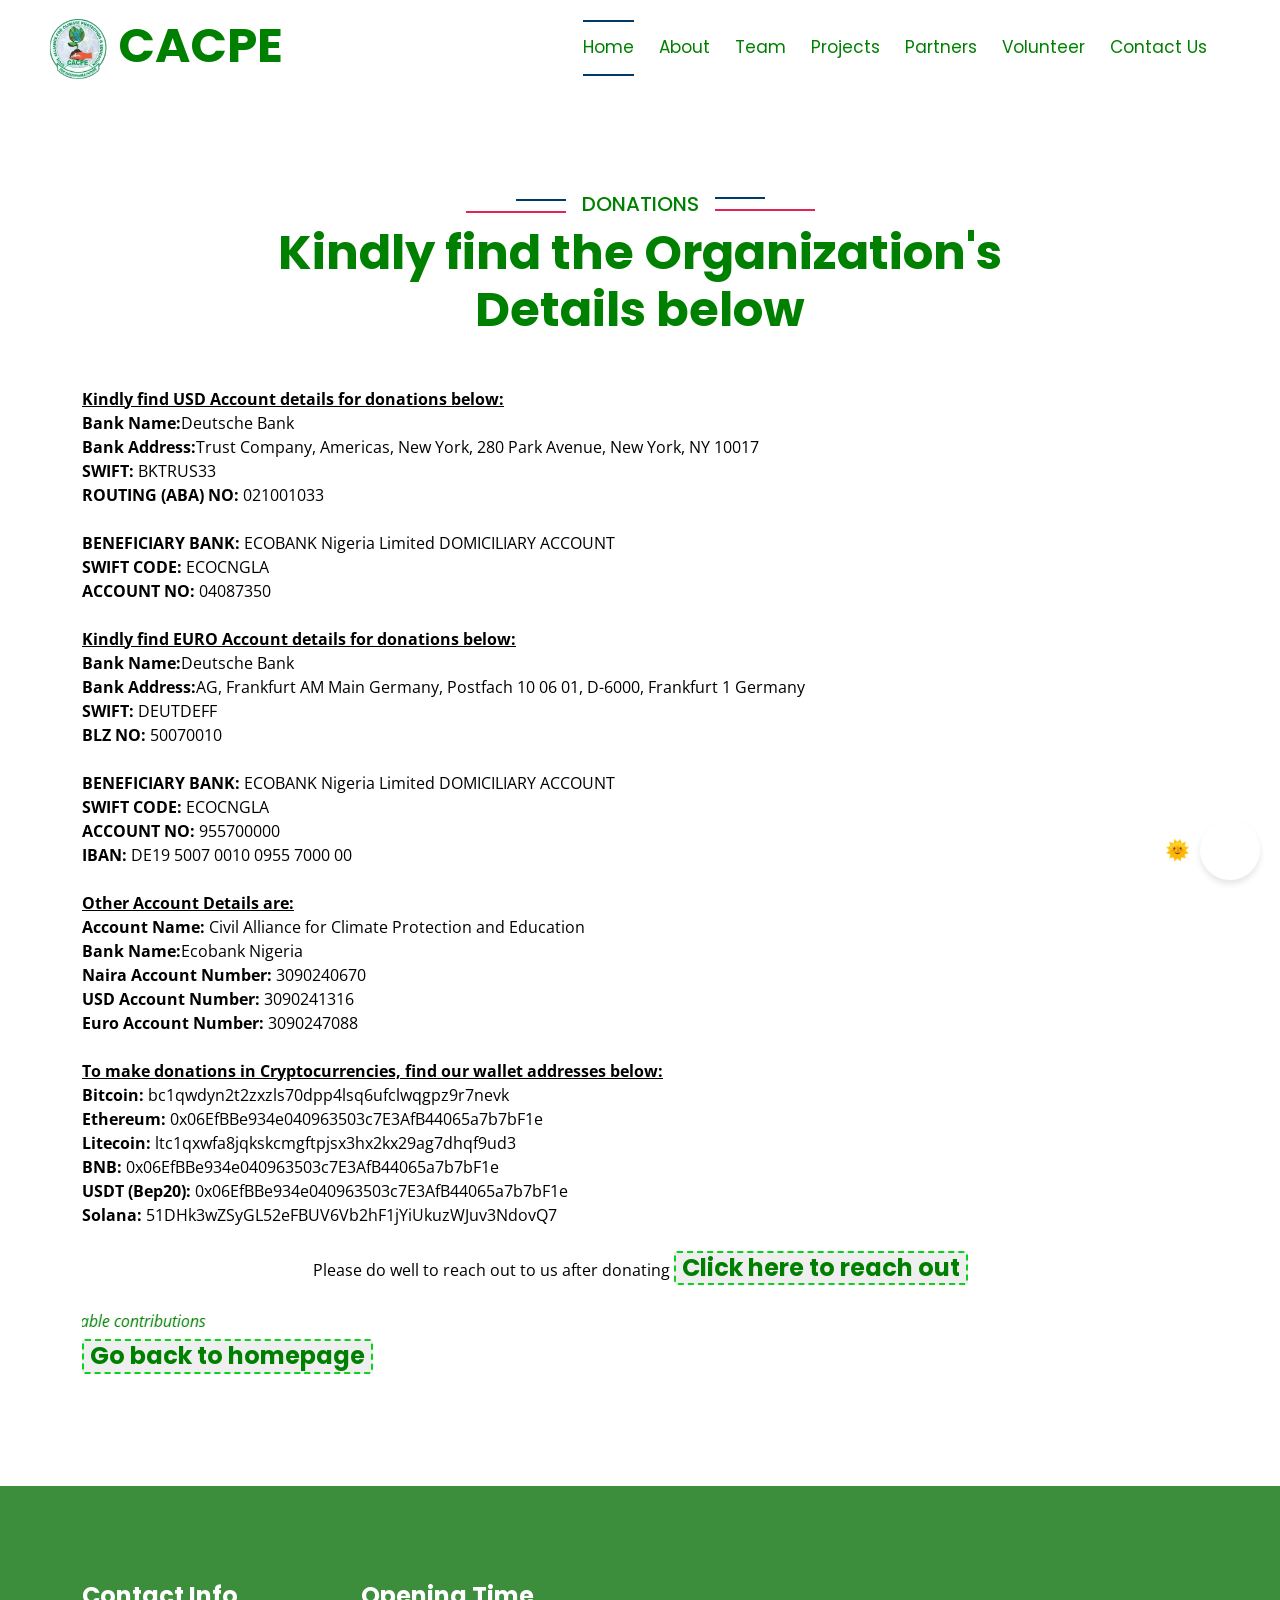
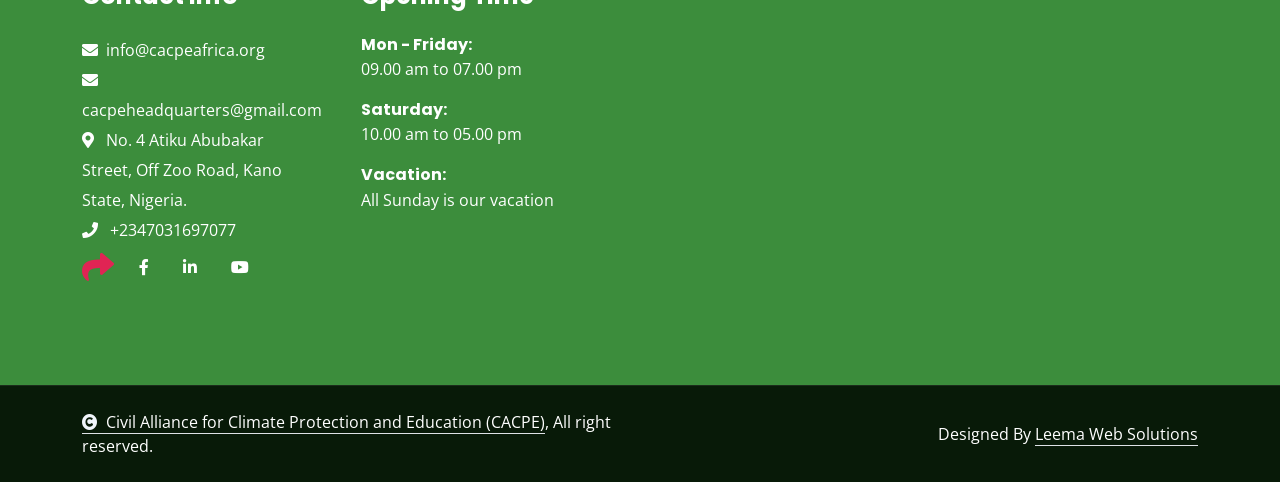
==== commit 60cd0150: "Update donation.html" ====
--- a/donation.html
+++ b/donation.html
@@ -192,14 +192,14 @@
                         <b>USD Account Number:</b> 3090241316 <br>
                         <b>Euro Account Number:</b> 3090247088 <br><br>
                         <u><b>To make donations in Cryptocurrencies, find our wallet addresses below:</b></u><br>
-                        <ol type="1">
-                            <li><b>Bitcoin:</b> bc1qwdyn2t2zxzls70dpp4lsq6ufclwqgpz9r7nevk</li>
-                            <li><b>Ethereum:</b> 0x06EfBBe934e040963503c7E3AfB44065a7b7bF1e</li>
-                            <li><b>Litecoin:</b> ltc1qxwfa8jqkskcmgftpjsx3hx2kx29ag7dhqf9ud3</li>
-                            <li><b>BNB: </b>0x06EfBBe934e040963503c7E3AfB44065a7b7bF1e</li>
-                            <li><b>USDT (Bep20): </b>0x06EfBBe934e040963503c7E3AfB44065a7b7bF1e</li>
-                            <li><b>Solana:</b> 51DHk3wZSyGL52eFBUV6Vb2hF1jYiUkuzWJuv3NdovQ7</li>
-                        </ol>
+                        
+                        <b>Bitcoin:</b> bc1qwdyn2t2zxzls70dpp4lsq6ufclwqgpz9r7nevk <br>
+                        <b>Ethereum:</b> 0x06EfBBe934e040963503c7E3AfB44065a7b7bF1e <br>
+                        <b>Litecoin:</b> ltc1qxwfa8jqkskcmgftpjsx3hx2kx29ag7dhqf9ud3 <br>
+                        <b>BNB: </b>0x06EfBBe934e040963503c7E3AfB44065a7b7bF1e <br>
+                        <b>USDT (Bep20): </b>0x06EfBBe934e040963503c7E3AfB44065a7b7bF1e <br>
+                        <b>Solana:</b> 51DHk3wZSyGL52eFBUV6Vb2hF1jYiUkuzWJuv3NdovQ7 <br><br>
+                        
                         
                         
                         
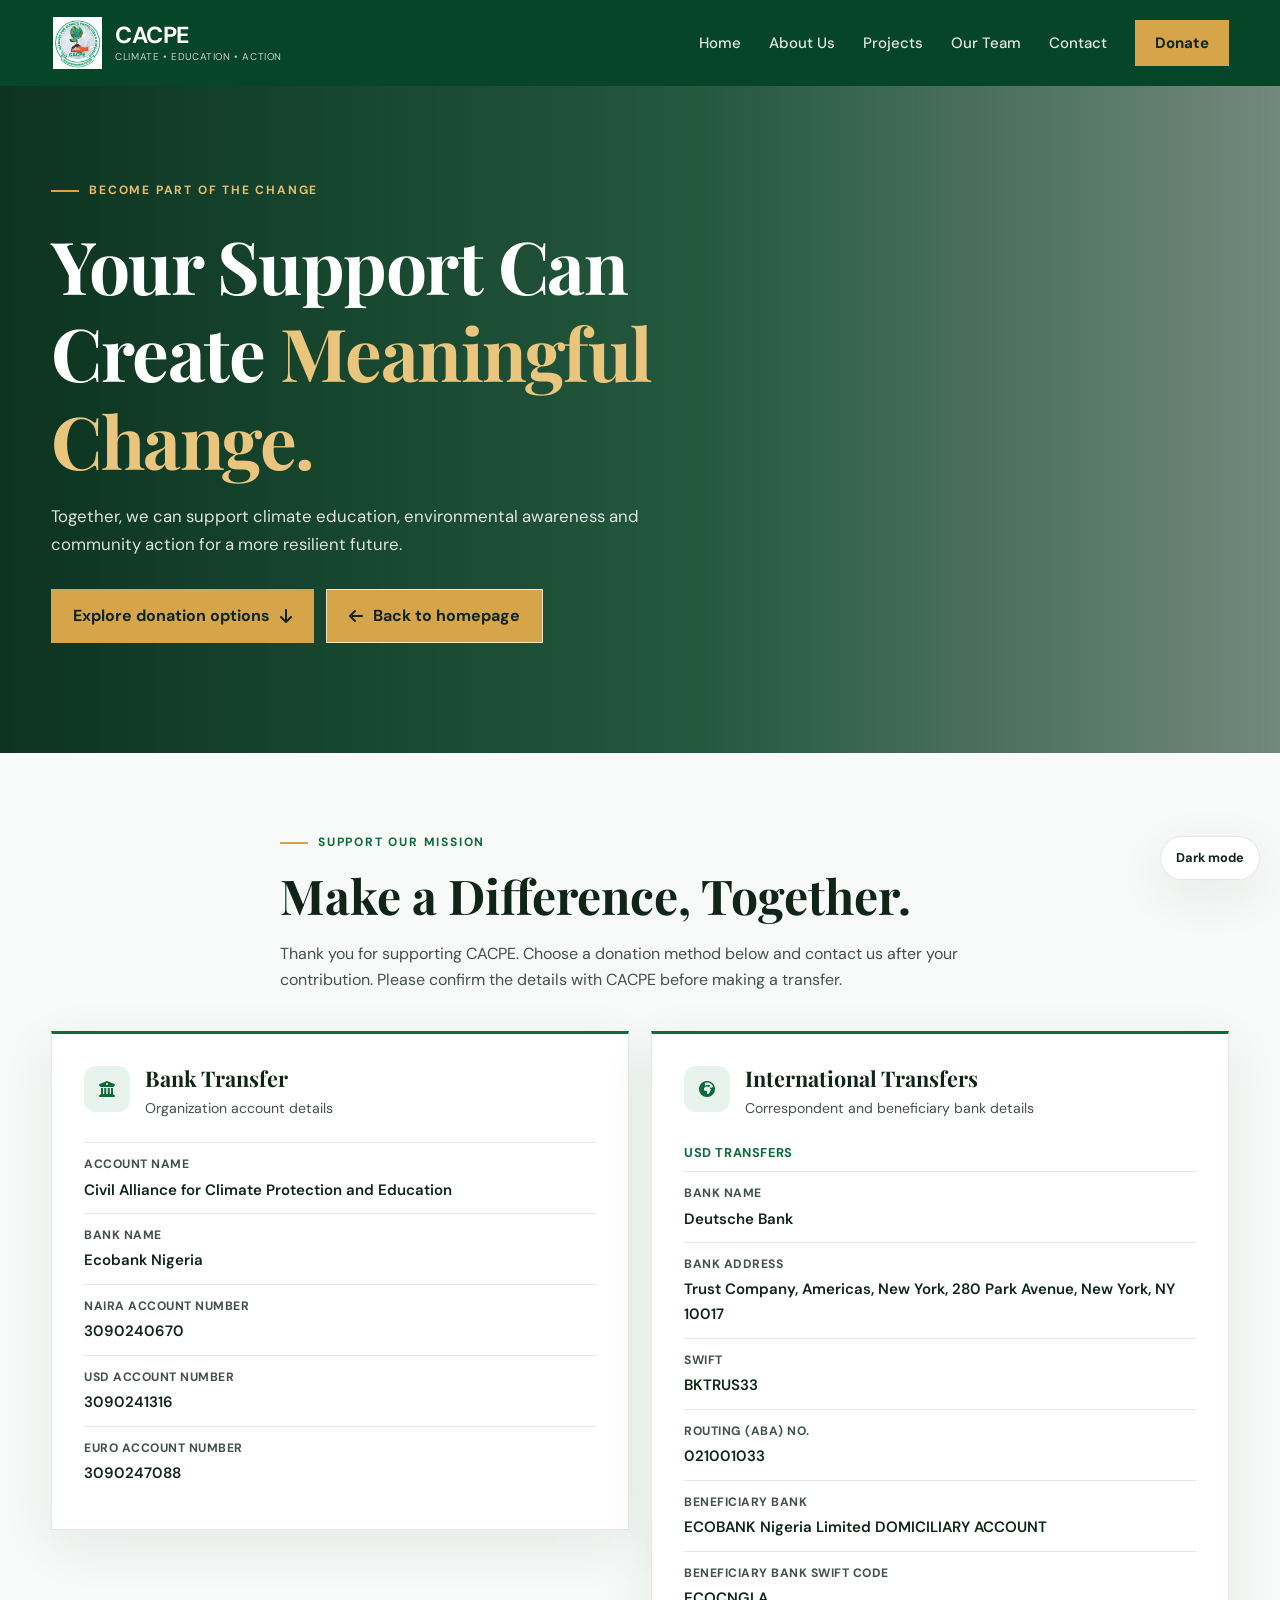
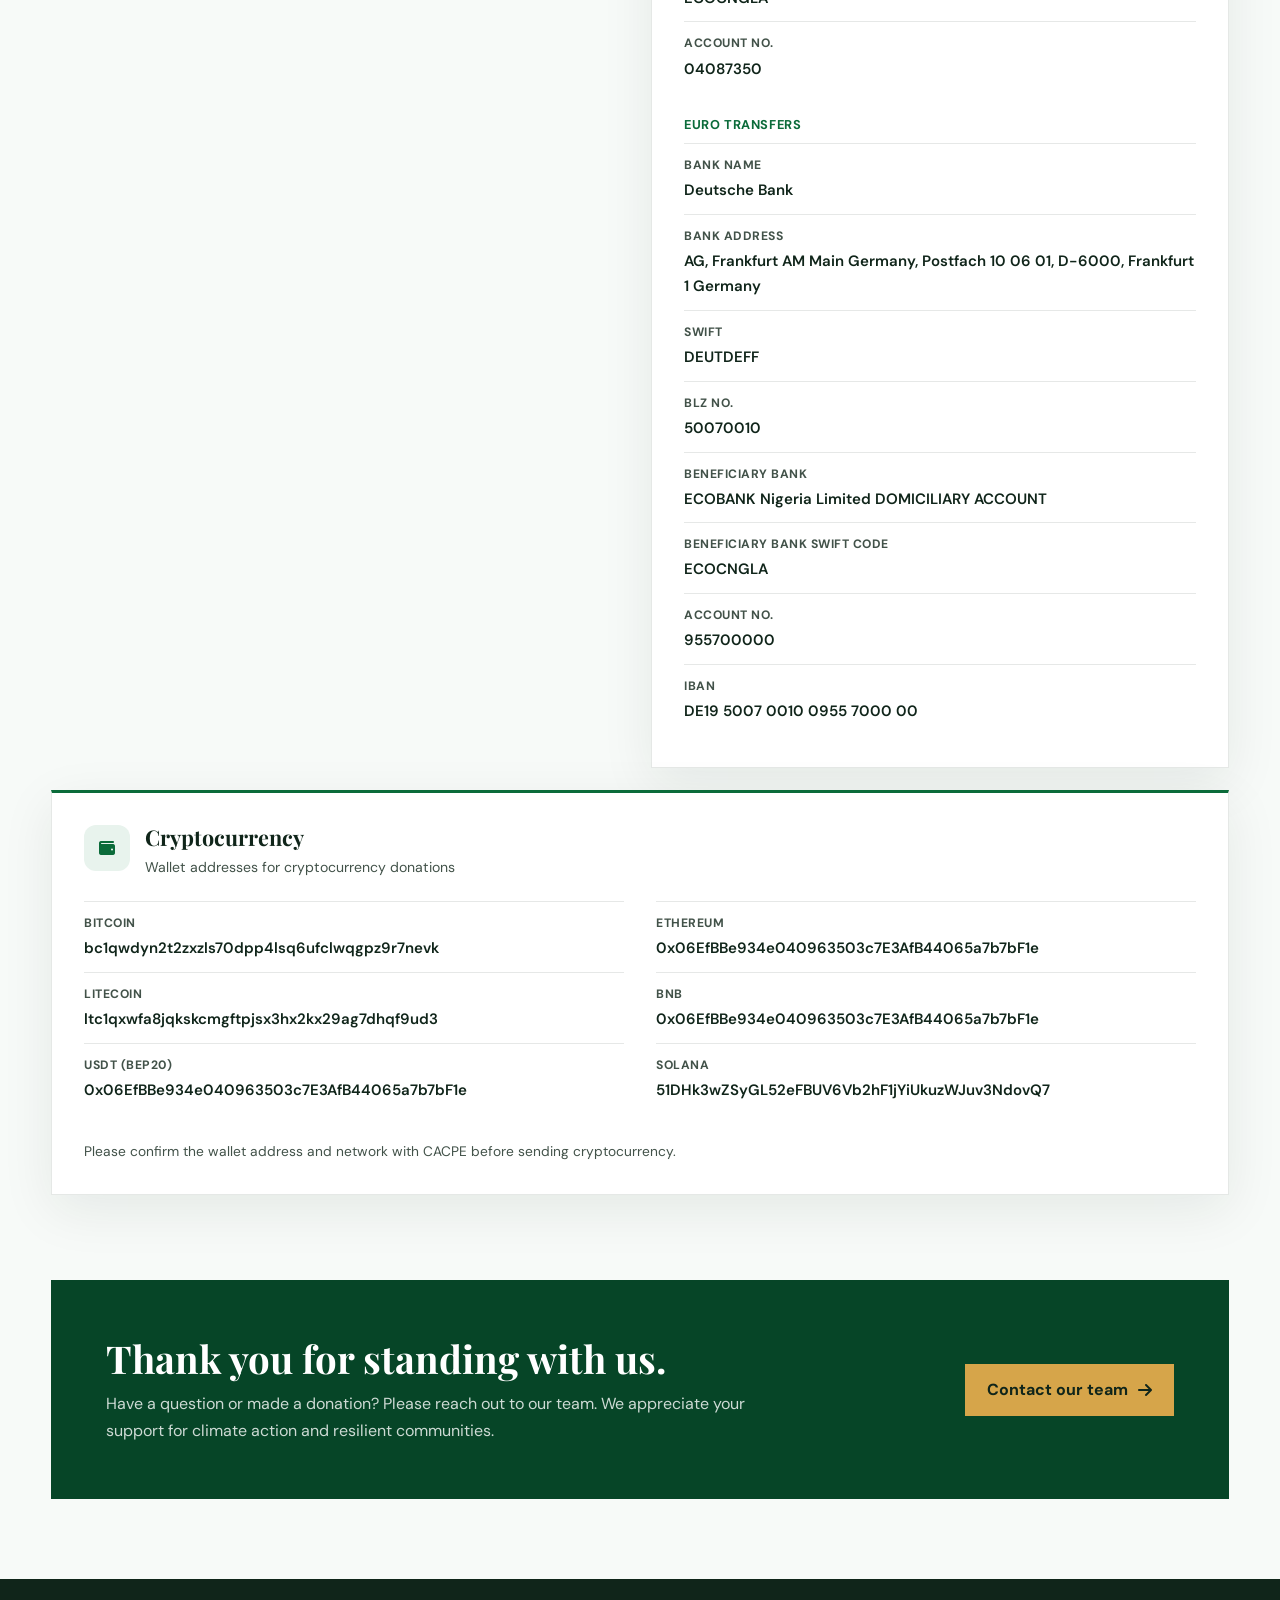
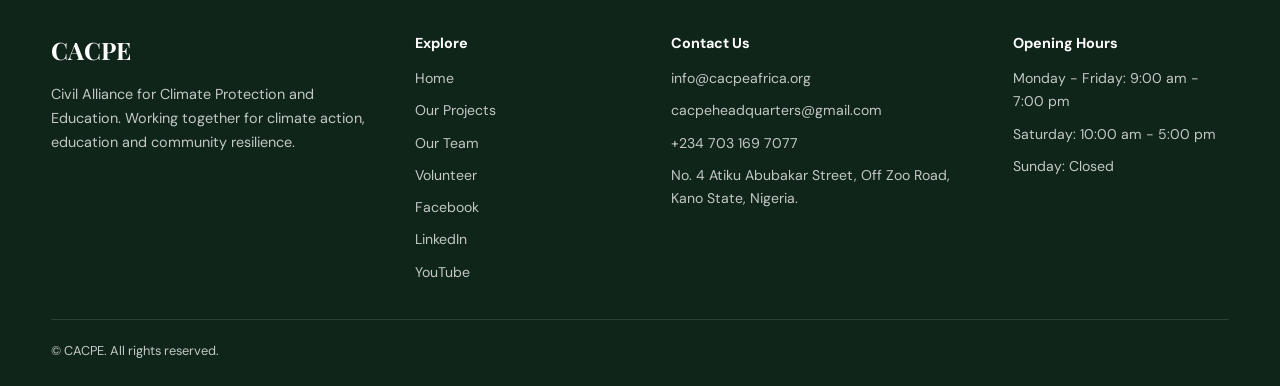
==== commit b525c7e4: "donation page upgrade" ====
--- a/donation.html
+++ b/donation.html
@@ -1,353 +1,366 @@
 <!DOCTYPE html>
 <html lang="en">
-
-    <head>
-        <meta charset="utf-8">
-        <title>CACPE - Civil Alliance for Climate Protection and Education</title>
-        <meta content="width=device-width, initial-scale=1.0" name="viewport">
-        <meta content="" name="keywords">
-        <meta name="description" content="Join CACPE in advocating for climate protection! Our initiatives promote eco-friendly practices and raise awareness to combat climate change through education and global cooperation.">
-
-        <!-- Google Web Fonts -->
-        <link rel="preconnect" href="https://fonts.googleapis.com">
-        <link rel="preconnect" href="https://fonts.gstatic.com" crossorigin>
-        <link href="https://fonts.googleapis.com/css2?family=Open+Sans:wght@400;500;600;700&family=Poppins:wght@200;300;400;500;600&display=swap" rel="stylesheet"> 
-
-        <!-- Icon Font Stylesheet -->
-        <link rel="stylesheet" href="https://use.fontawesome.com/releases/v5.15.4/css/all.css"/>
-        <link href="https://cdn.jsdelivr.net/npm/bootstrap-icons@1.4.1/font/bootstrap-icons.css" rel="stylesheet">
-
-        <!-- Libraries Stylesheet -->
-        <link href="animate.min.css" rel="stylesheet">
-        <link href="owl.carousel.min.css" rel="stylesheet">
-
-
-        <!-- Customized Bootstrap Stylesheet -->
-        <link href="bootstrap.min.css" rel="stylesheet">
-
-        <!-- Template Stylesheet -->
-        <link href="style.css" rel="stylesheet">
-        <style>
-            
-            /* Dark Theme */
-            body.dark-mode {
-                background-color: #000000;
-                color: white;
-            }
-
-            /* Light Theme */
-            body:not(.dark-mode) {
-                background-color: #fff;
-                color: black;
-            }
-
-            /* Floating Button Container */
-            .theme-toggle-btn {
-                position: fixed;
-                bottom: 20px;
-                right: 20px;
-                z-index: 1000;
-                display: flex;
-                justify-content: center;
-                align-items: center;
-                background-color: #fff;
-                border-radius: 50%;
-                box-shadow: 0 4px 6px rgba(0, 0, 0, 0.1);
-                width: 60px;
-                height: 60px;
-                cursor: pointer;
-                transition: background-color 0.3s ease, transform 0.3s ease;
-            }
-
-            /* Button Hover Effect */
-            .theme-toggle-btn:hover {
-                background-color: #f0f0f0;
-                transform: scale(1.1);
-            }
-
-            /* Switch Wrapper */
-            .toggle-switch {
-                position: relative;
-                display: inline-block;
-                width: 50px;
-                height: 25px;
-            }
-
-            /* Hide Default Checkbox */
-            .toggle-switch input {
-                display: none;
-            }
-
-            
-            /* Icon Styling */
-            .theme-icon {
-                font-size: 20px;
-                position: absolute;
-                top: 50%;
-                right: 70px; /* Adjust to align next to the button */
-                transform: translateY(-50%);
-                transition: color 0.3s ease;
-            }
-
-            /* Light Mode Icon (Default) */
-            body:not(.dark-mode) .theme-icon {
-                color: #f39c12; /* Yellow for light mode */
-            }
-
-            /* Dark Mode Icon */
-            body.dark-mode .theme-icon {
-                color: #08d21c; /* Green for dark mode */
-            }
-
-            .last {
-                color: green;
-            }
-
-            .volunteer {
-                border-radius: 3px;
-                color: #021001;
-                border-color: #08d21c;
-                border-style: dashed;
-            }
-
-        </style>
-    </head>
-
-    <body>
-
-        <!-- Spinner Start -->
-        <div id="spinner" class="show bg-white position-fixed translate-middle w-100 vh-100 top-50 start-50 d-flex align-items-center justify-content-center">
-            <div class="spinner-border text-secondary" style="width: 3rem; height: 3rem;" role="status">
-                <span class="sr-only">Loading...</span>
-            </div>
+<head>
+    <meta charset="utf-8">
+    <meta name="viewport" content="width=device-width, initial-scale=1">
+    <meta name="description" content="Support CACPE's climate education, environmental awareness and community resilience initiatives.">
+    <title>Donate | CACPE</title>
+    <link rel="preconnect" href="https://fonts.googleapis.com">
+    <link rel="preconnect" href="https://fonts.gstatic.com" crossorigin>
+    <link href="https://fonts.googleapis.com/css2?family=DM+Sans:wght@400;500;600;700&family=Playfair+Display:wght@600;700&display=swap" rel="stylesheet">
+    <link rel="stylesheet" href="https://cdnjs.cloudflare.com/ajax/libs/font-awesome/6.5.2/css/all.min.css">
+    <style>
+        :root {
+            color-scheme: light;
+            --primary: #0b6b3a;
+            --primary-dark: #064527;
+            --primary-light: #e8f3ed;
+            --accent: #d6a54a;
+            --dark: #10251a;
+            --text: #425249;
+            --surface: #ffffff;
+            --background: #f7faf8;
+            --border: rgba(16, 37, 26, 0.1);
+            --shadow: 0 15px 50px rgba(10, 40, 24, 0.08);
+        }
+
+        * { box-sizing: border-box; }
+        html { scroll-behavior: smooth; }
+        body {
+            margin: 0;
+            background: var(--background);
+            color: var(--text);
+            font-family: "DM Sans", sans-serif;
+            line-height: 1.65;
+        }
+        body.dark-mode {
+            color-scheme: dark;
+            --primary: #79d49e;
+            --primary-dark: #b1e6c6;
+            --primary-light: #183b28;
+            --dark: #eff8f2;
+            --text: #c3d4c8;
+            --surface: #14281c;
+            --background: #0c1b12;
+            --border: rgba(224, 245, 231, 0.14);
+            --shadow: 0 15px 50px rgba(0, 0, 0, 0.2);
+        }
+        a { color: inherit; text-decoration: none; }
+        button { font: inherit; }
+        img { display: block; max-width: 100%; }
+        :focus-visible { outline: 3px solid var(--accent); outline-offset: 4px; }
+        .container { width: min(92%, 1200px); margin-inline: auto; }
+        .site-header { background: #064527; color: #fff; }
+        .navbar {
+            min-height: 86px;
+            display: flex;
+            align-items: center;
+            justify-content: space-between;
+            gap: 24px;
+        }
+        .logo { display: flex; align-items: center; gap: 12px; flex-shrink: 0; }
+        .logo img { width: 52px; height: 52px; object-fit: contain; }
+        .logo-text { display: flex; flex-direction: column; line-height: 1; }
+        .logo-name { font-size: 1.45rem; font-weight: 700; letter-spacing: -0.5px; }
+        .logo-tagline { margin-top: 5px; color: rgba(255,255,255,0.75); font-size: 0.62rem; letter-spacing: 0.6px; }
+        .nav-links { display: flex; align-items: center; gap: 28px; }
+        .nav-links a { color: rgba(255,255,255,0.88); font-size: 0.94rem; font-weight: 500; }
+        .nav-links a:hover { color: #fff; }
+        .nav-links .nav-current { color: #10251a; background: var(--accent); padding: 11px 20px; font-weight: 700; }
+
+        .hero {
+            position: relative;
+            overflow: hidden;
+            color: #fff;
+            background: linear-gradient(90deg, rgba(4, 45, 25, 0.97) 0%, rgba(5, 65, 34, 0.87) 55%, rgba(5, 43, 24, 0.55) 100%), url("slide2.webp") center / cover;
+        }
+        .hero-inner { position: relative; padding: 95px 0 110px; max-width: 780px; }
+        .eyebrow {
+            display: flex;
+            align-items: center;
+            gap: 10px;
+            color: var(--primary);
+            font-size: 0.75rem;
+            font-weight: 700;
+            letter-spacing: 1.8px;
+            text-transform: uppercase;
+        }
+        .eyebrow::before { content: ""; width: 28px; height: 2px; background: var(--accent); }
+        .hero .eyebrow { color: #e5bd70; }
+        h1, h2, h3 { font-family: "Playfair Display", serif; line-height: 1.2; }
+        .hero h1 { margin: 20px 0 20px; max-width: 740px; font-size: clamp(2.6rem, 5.7vw, 4.7rem); letter-spacing: -1.5px; }
+        .hero h1 span { color: #e9c57d; }
+        .hero p { max-width: 590px; margin: 0 0 30px; color: rgba(255,255,255,0.86); font-size: 1.05rem; }
+        .hero-actions { display: flex; flex-wrap: wrap; gap: 12px; }
+        .button-home { background: transparent; color: #fff; border: 1px solid rgba(255,255,255,0.7); }
+        .button-home:hover { background: #fff; color: #064527; }
+        .button {
+            display: inline-flex;
+            align-items: center;
+            justify-content: center;
+            gap: 10px;
+            min-height: 52px;
+            padding: 13px 22px;
+            background: var(--accent);
+            color: #10251a;
+            font-weight: 700;
+            transition: transform 0.2s ease, background 0.2s ease;
+        }
+        .button:hover { background: #e6bb69; transform: translateY(-2px); }
+        .intro { padding: 80px 0 38px; }
+        .section-heading { max-width: 720px; }
+        .section-heading h2 { margin: 14px 0 16px; color: var(--dark); font-size: clamp(2rem, 3.8vw, 3rem); }
+        .section-heading p { margin: 0; }
+        .donation-section { padding: 0 0 85px; }
+        .donation-grid { display: grid; grid-template-columns: repeat(2, minmax(0, 1fr)); gap: 22px; align-items: start; }
+        .card {
+            min-width: 0;
+            padding: 32px;
+            background: var(--surface);
+            border: 1px solid var(--border);
+            border-top: 3px solid var(--primary);
+            box-shadow: var(--shadow);
+        }
+        .card-header { display: flex; align-items: flex-start; gap: 15px; margin-bottom: 22px; }
+        .card-icon {
+            width: 46px;
+            height: 46px;
+            flex-shrink: 0;
+            display: grid;
+            place-items: center;
+            border-radius: 12px;
+            color: var(--primary);
+            background: var(--primary-light);
+        }
+        .card h3 { margin: 0 0 5px; color: var(--dark); font-size: 1.35rem; }
+        .card-header p { margin: 0; font-size: 0.88rem; }
+        .details { margin: 0; }
+        .details > div { padding: 11px 0; border-top: 1px solid var(--border); }
+        .details dt { color: var(--text); font-size: 0.76rem; font-weight: 700; text-transform: uppercase; letter-spacing: 0.5px; }
+        .details dd { margin: 3px 0 0; color: var(--dark); font-size: 0.94rem; font-weight: 600; overflow-wrap: anywhere; }
+        .subheading { margin: 24px 0 10px; color: var(--primary); font: 700 0.8rem "DM Sans", sans-serif; letter-spacing: 0.6px; text-transform: uppercase; }
+        .crypto-card { grid-column: 1 / -1; }
+        .crypto-card .details { display: grid; grid-template-columns: repeat(2, minmax(0, 1fr)); column-gap: 32px; }
+        .notice { margin: 26px 0 0; font-size: 0.86rem; }
+        .contact-section { padding: 0 0 80px; }
+        .contact-box {
+            padding: clamp(30px, 5vw, 55px);
+            display: flex;
+            justify-content: space-between;
+            align-items: center;
+            gap: 30px;
+            color: #fff;
+            background: #064527;
+        }
+        .contact-box h2 { margin: 0 0 10px; color: #fff; font-size: clamp(1.7rem, 3vw, 2.4rem); }
+        .contact-box p { max-width: 670px; margin: 0; color: rgba(255,255,255,0.8); }
+        .contact-box .button { flex-shrink: 0; }
+        .site-footer { padding: 55px 0 25px; color: rgba(255,255,255,0.75); background: #10251a; }
+        .footer-grid { display: grid; grid-template-columns: 1.5fr 1fr 1.4fr 1fr; gap: 40px; }
+        .footer-brand { color: #fff; font: 700 1.5rem "Playfair Display", serif; }
+        .footer-description { max-width: 350px; font-size: 0.9rem; }
+        .footer-grid h2 { margin: 0 0 15px; color: #fff; font: 700 0.9rem "DM Sans", sans-serif; }
+        .footer-links { display: grid; gap: 9px; font-size: 0.88rem; }
+        .footer-links a:hover { color: #e9c57d; }
+        .footer-bottom { margin-top: 35px; padding-top: 20px; border-top: 1px solid rgba(255,255,255,0.12); font-size: 0.8rem; }
+        .theme-toggle {
+            position: fixed;
+            right: 20px;
+            bottom: 20px;
+            z-index: 10;
+            min-height: 44px;
+            padding: 10px 15px;
+            border: 1px solid var(--border);
+            border-radius: 24px;
+            background: var(--surface);
+            color: var(--dark);
+            box-shadow: var(--shadow);
+            cursor: pointer;
+            font-size: 0.8rem;
+            font-weight: 700;
+        }
+        @media (max-width: 900px) {
+            .navbar { padding: 15px 0; flex-wrap: wrap; }
+            .nav-links { width: 100%; flex-wrap: wrap; gap: 12px 20px; }
+            .nav-links .nav-current { padding: 8px 13px; }
+            .footer-grid { grid-template-columns: repeat(2, minmax(0, 1fr)); }
+        }
+        @media (max-width: 700px) {
+            .hero-inner { padding: 65px 0 75px; }
+            .intro { padding-top: 60px; }
+            .donation-grid, .footer-grid { grid-template-columns: 1fr; }
+            .crypto-card { grid-column: auto; }
+            .crypto-card .details { grid-template-columns: 1fr; }
+            .card { padding: 25px; }
+            .contact-box { align-items: flex-start; flex-direction: column; }
+            .footer-grid { gap: 25px; }
+        }
+        @media (prefers-reduced-motion: reduce) {
+            html { scroll-behavior: auto; }
+            .button { transition: none; }
+        }
+    </style>
+</head>
+<body>
+    <header class="site-header">
+        <nav class="navbar container" aria-label="Main navigation">
+            <a class="logo" href="index.html" aria-label="CACPE home">
+                <img src="logo.png" alt="">
+                <span class="logo-text">
+                    <span class="logo-name">CACPE</span>
+                    <span class="logo-tagline">CLIMATE &bull; EDUCATION &bull; ACTION</span>
+                </span>
+            </a>
+            <div class="nav-links">
+                <a href="index.html">Home</a>
+                <a href="index.html#about">About Us</a>
+                <a href="index.html#projects">Projects</a>
+                <a href="index.html#team">Our Team</a>
+                <a href="index.html#contact">Contact</a>
+                <a class="nav-current" href="#donation-options" aria-current="page">Donate</a>
+            </div>
+        </nav>
+    </header>
+
+    <main>
+        <section class="hero">
+            <div class="container">
+                <div class="hero-inner">
+                    <div class="eyebrow">Become part of the change</div>
+                    <h1>Your Support Can Create <span>Meaningful Change.</span></h1>
+                    <p>Together, we can support climate education, environmental awareness and community action for a more resilient future.</p>
+                    <div class="hero-actions">
+                        <a class="button" href="#donation-options">Explore donation options <i class="fa-solid fa-arrow-down" aria-hidden="true"></i></a>
+                        <a class="button button-home" href="index.html"><i class="fa-solid fa-arrow-left" aria-hidden="true"></i> Back to homepage</a>
+                    </div>
+                </div>
+            </div>
+        </section>
+
+        <section class="intro" id="donation-options">
+            <div class="container section-heading">
+                <div class="eyebrow">Support our mission</div>
+                <h2>Make a Difference, Together.</h2>
+                <p>Thank you for supporting CACPE. Choose a donation method below and contact us after your contribution. Please confirm the details with CACPE before making a transfer.</p>
+            </div>
+        </section>
+
+        <section class="donation-section" aria-label="Donation account details">
+            <div class="container donation-grid">
+                <article class="card">
+                    <div class="card-header">
+                        <div class="card-icon"><i class="fa-solid fa-building-columns" aria-hidden="true"></i></div>
+                        <div><h3>Bank Transfer</h3><p>Organization account details</p></div>
+                    </div>
+                    <dl class="details">
+                        <div><dt>Account name</dt><dd>Civil Alliance for Climate Protection and Education</dd></div>
+                        <div><dt>Bank name</dt><dd>Ecobank Nigeria</dd></div>
+                        <div><dt>Naira account number</dt><dd>3090240670</dd></div>
+                        <div><dt>USD account number</dt><dd>3090241316</dd></div>
+                        <div><dt>Euro account number</dt><dd>3090247088</dd></div>
+                    </dl>
+                </article>
+
+                <article class="card">
+                    <div class="card-header">
+                        <div class="card-icon"><i class="fa-solid fa-earth-africa" aria-hidden="true"></i></div>
+                        <div><h3>International Transfers</h3><p>Correspondent and beneficiary bank details</p></div>
+                    </div>
+                    <h4 class="subheading">USD transfers</h4>
+                    <dl class="details">
+                        <div><dt>Bank name</dt><dd>Deutsche Bank</dd></div>
+                        <div><dt>Bank address</dt><dd>Trust Company, Americas, New York, 280 Park Avenue, New York, NY 10017</dd></div>
+                        <div><dt>SWIFT</dt><dd>BKTRUS33</dd></div>
+                        <div><dt>Routing (ABA) no.</dt><dd>021001033</dd></div>
+                        <div><dt>Beneficiary bank</dt><dd>ECOBANK Nigeria Limited DOMICILIARY ACCOUNT</dd></div>
+                        <div><dt>Beneficiary bank SWIFT code</dt><dd>ECOCNGLA</dd></div>
+                        <div><dt>Account no.</dt><dd>04087350</dd></div>
+                    </dl>
+                    <h4 class="subheading">Euro transfers</h4>
+                    <dl class="details">
+                        <div><dt>Bank name</dt><dd>Deutsche Bank</dd></div>
+                        <div><dt>Bank address</dt><dd>AG, Frankfurt AM Main Germany, Postfach 10 06 01, D-6000, Frankfurt 1 Germany</dd></div>
+                        <div><dt>SWIFT</dt><dd>DEUTDEFF</dd></div>
+                        <div><dt>BLZ no.</dt><dd>50070010</dd></div>
+                        <div><dt>Beneficiary bank</dt><dd>ECOBANK Nigeria Limited DOMICILIARY ACCOUNT</dd></div>
+                        <div><dt>Beneficiary bank SWIFT code</dt><dd>ECOCNGLA</dd></div>
+                        <div><dt>Account no.</dt><dd>955700000</dd></div>
+                        <div><dt>IBAN</dt><dd>DE19 5007 0010 0955 7000 00</dd></div>
+                    </dl>
+                </article>
+
+                <article class="card crypto-card">
+                    <div class="card-header">
+                        <div class="card-icon"><i class="fa-solid fa-wallet" aria-hidden="true"></i></div>
+                        <div><h3>Cryptocurrency</h3><p>Wallet addresses for cryptocurrency donations</p></div>
+                    </div>
+                    <dl class="details">
+                        <div><dt>Bitcoin</dt><dd>bc1qwdyn2t2zxzls70dpp4lsq6ufclwqgpz9r7nevk</dd></div>
+                        <div><dt>Ethereum</dt><dd>0x06EfBBe934e040963503c7E3AfB44065a7b7bF1e</dd></div>
+                        <div><dt>Litecoin</dt><dd>ltc1qxwfa8jqkskcmgftpjsx3hx2kx29ag7dhqf9ud3</dd></div>
+                        <div><dt>BNB</dt><dd>0x06EfBBe934e040963503c7E3AfB44065a7b7bF1e</dd></div>
+                        <div><dt>USDT (BEP20)</dt><dd>0x06EfBBe934e040963503c7E3AfB44065a7b7bF1e</dd></div>
+                        <div><dt>Solana</dt><dd>51DHk3wZSyGL52eFBUV6Vb2hF1jYiUkuzWJuv3NdovQ7</dd></div>
+                    </dl>
+                    <p class="notice">Please confirm the wallet address and network with CACPE before sending cryptocurrency.</p>
+                </article>
+            </div>
+        </section>
+
+        <section class="contact-section">
+            <div class="container">
+                <div class="contact-box">
+                    <div>
+                        <h2>Thank you for standing with us.</h2>
+                        <p>Have a question or made a donation? Please reach out to our team. We appreciate your support for climate action and resilient communities.</p>
+                    </div>
+                    <a class="button" href="mailto:cacpeheadquarters@gmail.com?subject=CACPE%20Donation">Contact our team <i class="fa-solid fa-arrow-right" aria-hidden="true"></i></a>
+                </div>
+            </div>
+        </section>
+    </main>
+
+    <footer class="site-footer">
+        <div class="container">
+            <div class="footer-grid">
+                <div>
+                    <a class="footer-brand" href="index.html">CACPE</a>
+                    <p class="footer-description">Civil Alliance for Climate Protection and Education. Working together for climate action, education and community resilience.</p>
+                </div>
+                <div>
+                    <h2>Explore</h2>
+                    <div class="footer-links">
+                        <a href="index.html">Home</a>
+                        <a href="index.html#projects">Our Projects</a>
+                        <a href="index.html#team">Our Team</a>
+                        <a href="https://docs.google.com/forms/d/e/1FAIpQLSenNHJCt9EyWTzgnU_Mzqfug9jK3BcVXkn5cvQBJuNWF5U53A/viewform?usp=header">Volunteer</a>
+                        <a href="https://web.facebook.com/people/Civil-Alliance-for-Climate-Protection-and-Education-CACPE/100063861288696/">Facebook</a>
+                        <a href="https://ng.linkedin.com/company/civil-alliance-for-climate-protection-and-education-cacpe">LinkedIn</a>
+                        <a href="https://www.youtube.com/@CACPE_HQ">YouTube</a>
+                    </div>
+                </div>
+                <div>
+                    <h2>Contact Us</h2>
+                    <div class="footer-links">
+                        <a href="mailto:info@cacpeafrica.org">info@cacpeafrica.org</a>
+                        <a href="mailto:cacpeheadquarters@gmail.com">cacpeheadquarters@gmail.com</a>
+                        <a href="tel:+2347031697077">+234 703 169 7077</a>
+                        <span>No. 4 Atiku Abubakar Street, Off Zoo Road, Kano State, Nigeria.</span>
+                    </div>
+                </div>
+                <div>
+                    <h2>Opening Hours</h2>
+                    <div class="footer-links">
+                        <span>Monday - Friday: 9:00 am - 7:00 pm</span>
+                        <span>Saturday: 10:00 am - 5:00 pm</span>
+                        <span>Sunday: Closed</span>
+                    </div>
+                </div>
+            </div>
+            <div class="footer-bottom">&copy; CACPE. All rights reserved.</div>
         </div>
-        <!-- Spinner End -->
-
-        <!-- Navbar & Hero Start -->
-        <div class="container-fluid nav-bar p-0">
-            <nav class="navbar navbar-expand-lg navbar-light bg-white px-4 px-lg-5 py-3 py-lg-0">
-                <a href="" class="navbar-brand p-0">
-                    <h1 class="display-5 text-secondary m-0"><img src="cacpe-removebg-preview.png" class="img-fluid teamImg" alt=""> <font color="green">CACPE</font></h1>
-                    <!-- <img src="img/logo.png" alt="Logo"> -->
-                </a>
-                <button class="navbar-toggler" type="button" data-bs-toggle="collapse" data-bs-target="#navbarCollapse">
-                    <span class="fa fa-bars"></span>
-                </button>
-                <div class="collapse navbar-collapse" id="navbarCollapse">
-                    <style class="green"></style>
-                        <div class="navbar-nav ms-auto py-0">
-                            <a href="https://cacpeafrica.org/" class="nav-item nav-link active"><font color="green">Home</font></a>
-                            <a href="https://cacpeafrica.org/#about" class="nav-item nav-link"><font color="green">About</font></a>
-                            <a href="https://cacpeafrica.org/#team" class="nav-item nav-link"><font color="green">Team</font></a>
-                            <a href="https://cacpeafrica.org/#projects" class="nav-item nav-link"><font color="green">Projects</font></a>
-                            <a href="https://cacpeafrica.org/#partners" class="nav-item nav-link"><font color="green">Partners</font></a>
-                            <a href="https://docs.google.com/forms/d/e/1FAIpQLSenNHJCt9EyWTzgnU_Mzqfug9jK3BcVXkn5cvQBJuNWF5U53A/viewform?usp=header" class="nav-item nav-link"><font color="green">Volunteer</font></a>
-                            <a href="https://cacpeafrica.org/#contacts" class="nav-item nav-link"><font color="green">Contact Us</font></a>
-                        </div>
-                    </style>                                             
-                </div>
-                
-            </nav>
-        </div>
-        <!-- Navbar & Hero End -->
-
-                
-        <!-- Contact Start -->
-        <div class="container-fluid contact overflow-hidden pb-5" id="contacts">
-            <div class="container py-5">
-                <div class="office pt-5">
-                    <div class="section-title text-center mb-5 wow fadeInUp" data-wow-delay="0.1s">
-                        <div class="sub-style">
-                            <h5 class="sub-title text-primary px-3"><font color="green">Donations</font></h5>
-                        </div>
-                        <h1 class="display-5 mb-4"><font color="green">Kindly find the Organization's Details below</font></h1>
-                            
-                    </div>
-                    
-                    
-                    
-                        <u><b>Kindly find USD Account details for donations below:</b></u><br>
-                        <b>Bank Name:</b>Deutsche Bank <br>
-                        <b>Bank Address:</b>Trust Company, Americas, New York, 280 Park Avenue, New York, NY 10017 <br>
-                        <b>SWIFT:</b> BKTRUS33 <br>
-                        <b>ROUTING (ABA) NO:</b> 021001033 <br><br>
-                        <b>BENEFICIARY BANK:</b> ECOBANK Nigeria Limited DOMICILIARY ACCOUNT <br>
-                        <b>SWIFT CODE:</b> ECOCNGLA <br>
-                        <b>ACCOUNT NO:</b> 04087350 <br><br>
-
-                        <u><b>Kindly find EURO Account details for donations below:</b></u><br>
-                        <b>Bank Name:</b>Deutsche Bank <br>
-                        <b>Bank Address:</b>AG, Frankfurt AM Main Germany, Postfach 10 06 01, D-6000, Frankfurt 1 Germany<br>
-                        <b>SWIFT:</b> DEUTDEFF <br>
-                        <b>BLZ NO:</b> 50070010<br><br>
-                        <b>BENEFICIARY BANK:</b> ECOBANK Nigeria Limited DOMICILIARY ACCOUNT <br>
-                        <b>SWIFT CODE:</b> ECOCNGLA <br>
-                        <b>ACCOUNT NO:</b> 955700000 <br>
-                        <b>IBAN:</b> DE19 5007 0010 0955 7000 00 <br><br>
-
-                        <u><b>Other Account Details are:</b></u><br>
-                        <b>Account Name:</b> Civil Alliance for Climate Protection and Education <br>
-                        <b>Bank Name:</b>Ecobank Nigeria <br>
-                        <b>Naira Account Number:</b> 3090240670 <br>
-                        <b>USD Account Number:</b> 3090241316 <br>
-                        <b>Euro Account Number:</b> 3090247088 <br><br>
-                        <u><b>To make donations in Cryptocurrencies, find our wallet addresses below:</b></u><br>
-                        
-                        <b>Bitcoin:</b> bc1qwdyn2t2zxzls70dpp4lsq6ufclwqgpz9r7nevk <br>
-                        <b>Ethereum:</b> 0x06EfBBe934e040963503c7E3AfB44065a7b7bF1e <br>
-                        <b>Litecoin:</b> ltc1qxwfa8jqkskcmgftpjsx3hx2kx29ag7dhqf9ud3 <br>
-                        <b>BNB: </b>0x06EfBBe934e040963503c7E3AfB44065a7b7bF1e <br>
-                        <b>USDT (Bep20): </b>0x06EfBBe934e040963503c7E3AfB44065a7b7bF1e <br>
-                        <b>Solana:</b> 51DHk3wZSyGL52eFBUV6Vb2hF1jYiUkuzWJuv3NdovQ7 <br><br>
-                        
-                        
-                        
-                        
-                        
-                        
-                        <center>Please do well to reach out to us after donating 
-                        <button class="volunteer"><a href="mailto:cacpeheadquarters@gmail.com" class="h4 text-white mb-0"><font color="green"><b>Click here to reach out</b></font></a></button></center><br>
-                        <marquee behavior="below" direction="right"><i style="color: green;">......Thanks for your generous contributions and valuable contributions</i></marquee><br>
-                        <p><button class="volunteer"><a href="https://cacpeafrica.org/" class="h4 text-white mb-0"><font color="green"><b>Go back to homepage</b></font></a></button></center></p>
-                        
-
-
-
-                   
-                    
-                </div>
-            </div>
-        </div>
-    </body>
-
-
-    
-
-    
-    
-    
-       
-    
-
-        <!-- Footer Start -->
-        <div class="container-fluid footer py-5 wow fadeIn" data-wow-delay="0.2s">
-            <div class="container py-5">
-                <div class="row g-5" style="width: 100%;">
-                    <div class="col-md-6 col-lg-6 col-xl-3">
-                        <div class="footer-item d-flex flex-column">
-                            <h4 class="text-secondary mb-4"><font color="white"><b>Contact Info</b></font></h4>
-                            <a href=""><i class="fas fa-envelope me-2"></i>info@cacpeafrica.org</a>                            
-                            <a href=""><i class="fas fa-envelope me-2"></i> cacpeheadquarters@gmail.com</a>
-                            <a href=""><i class="fa fa-map-marker-alt me-2"></i> No. 4 Atiku Abubakar Street, Off Zoo Road, Kano State, Nigeria.</a>
-                            <a href=""><i class="fas fa-phone me-2"></i> +2347031697077</a>
-                            <div class="d-flex align-items-center">
-                                <i class="fas fa-share fa-2x text-secondary me-2"></i>
-                                <a class="btn mx-1" href="https://web.facebook.com/people/Civil-Alliance-for-Climate-Protection-and-Education-CACPE/100063861288696/"><i class="fab fa-facebook-f"></i></a>
-                                <a class="btn mx-1" href="https://ng.linkedin.com/company/civil-alliance-for-climate-protection-and-education-cacpe"><i class="fab fa-linkedin-in"></i></a>
-                                <a class="btn mx-1" href="https://www.youtube.com/@CACPE_HQ"><i class="fab fa-youtube"></i></a>
-
-                            </div>
-                        </div>
-                    </div>
-                    <div class="col-md-6 col-lg-6 col-xl-3">
-                        <div class="footer-item d-flex flex-column">
-                            <h4 class="text-secondary mb-4"><font color="white"><b>Opening Time</b></font></h4>
-                            <div class="mb-3">
-                                <h6 class="text-muted mb-0"><font color="white"><b>Mon - Friday:</b></font></h6>
-                                <p class="text-white mb-0">09.00 am to 07.00 pm</p>
-                            </div>
-                            <div class="mb-3">
-                                <h6 class="text-muted mb-0"><font color="white"><b>Saturday:</b></font></h6>
-                                <p class="text-white mb-0">10.00 am to 05.00 pm</p>
-                            </div>
-                            <div class="mb-3">
-                                <h6 class="text-muted mb-0"><font color="white"><b>Vacation:</b></font></h6>
-                                <p class="text-white mb-0">All Sunday is our vacation</p>
-                            </div>
-                        </div>
-                    </div>
-                    
-                    
-                    
-                </div>
-            </div>
-        </div>
-        <!-- Footer End -->
-
-        
-        <!-- Copyright Start -->
-        <div class="last">
-        <div class="container-fluid copyright py-4">
-            <div class="container">
-                <div class="row g-4 align-items-center">
-                    <div class="col-md-6 text-center text-md-start mb-md-0">
-                        <span class="text-white"><a href="https://cacpeafrica.org/" class="border-bottom text-white"><i class="fas fa-copyright text-light me-2"></i>Civil Alliance for Climate Protection and Education (CACPE)</a>, All right reserved.</span>
-                    </div>
-                    <div class="col-md-6 text-center text-md-end text-white">
-                        
-                        Designed By <a class="border-bottom text-white" href="mailto:godwynedward015@gmail.com">Leema Web Solutions</a>
-                    </div>
-                </div>
-            </div>
-        </div>
-    </div>
-        
-        <!-- Copyright End -->
-
-
-        <!-- 
-        <a href="#" class="btn btn-primary btn-lg-square back-to-top"><i class="fa fa-arrow-up"></i></a>   
-        Back to Top -->
-        <div class="theme-toggle-btn">
-            <label class="toggle-switch">
-                <input type="checkbox" id="theme-switcher">
-                <span class="slider"></span>
-            </label>
-            <span class="theme-icon">🌞</span>
-        </div>
-        
-        
-        <!-- JavaScript Libraries -->
-        <script src="https://ajax.googleapis.com/ajax/libs/jquery/3.6.4/jquery.min.js"></script>
-        <script src="https://cdn.jsdelivr.net/npm/bootstrap@5.0.0/dist/js/bootstrap.bundle.min.js"></script>
-        <script src="wow.min.js"></script>
-        <script src="easing.min.js"></script>
-        <script src="waypoints.min.js"></script>
-        <script src="counterup.min.js"></script>
-        <script src="owl.carousel.min.js"></script>
-    
-
-        <!-- Template Javascript -->
-        <script src="main.js"></script>
-        <script>// Select elements
-            const themeSwitcher = document.getElementById('theme-switcher');
-            const body = document.body;
-            const themeIcon = document.querySelector('.theme-icon');
-
-            // Function to update the icon
-            const updateIcon = () => {
-                themeIcon.textContent = body.classList.contains('dark-mode') ? '🌙' : '🌞';
-            };
-
-            // Check for saved theme preference and apply
-            if (localStorage.getItem('theme') === 'dark') {
-                body.classList.add('dark-mode');
-                themeSwitcher.checked = true;
-                updateIcon();
-            }
-
-            // Toggle theme and update icon
-            themeSwitcher.addEventListener('change', () => {
-                body.classList.toggle('dark-mode');
-                updateIcon();
-                // Save preference
-                localStorage.setItem('theme', body.classList.contains('dark-mode') ? 'dark' : 'light');
-            })
-            
-            
-            
-        </script>
-
-    
-
+    </footer>
+    <button class="theme-toggle" type="button">Dark mode</button>
+    <script src="theme.js"></script>
+</body>
 </html>
